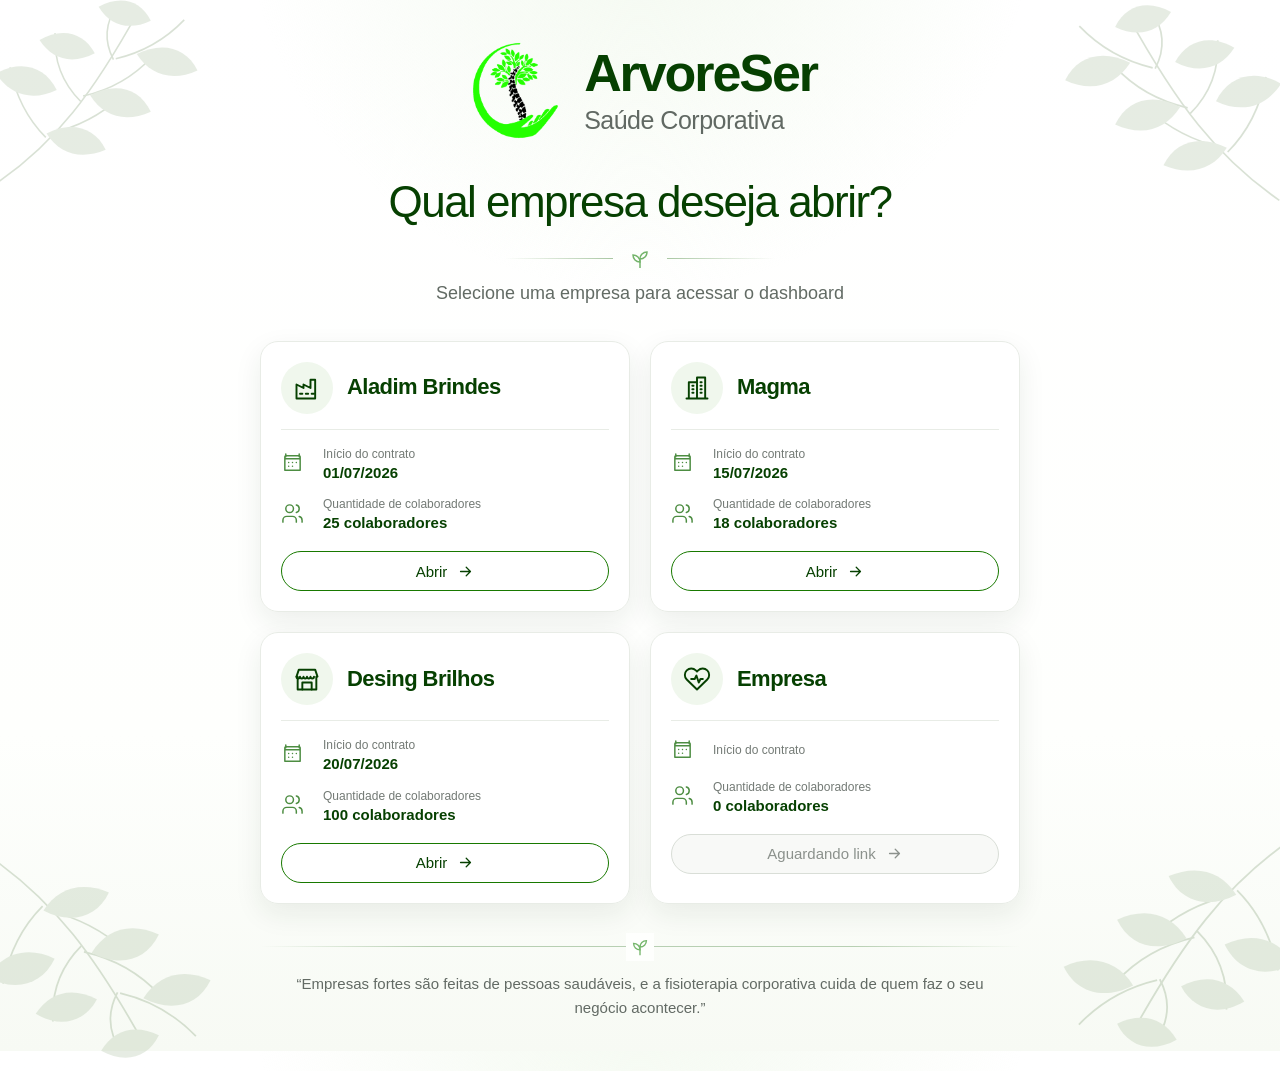
==== index.html @ 82741d94 "Add files via upload" ====
<!DOCTYPE html>
<html lang="pt-BR">
<head>
  <meta charset="UTF-8">
  <meta name="viewport" content="width=device-width, initial-scale=1.0">
  <title>ArvoreSer | Saúde Corporativa</title>

  <style>
    :root {
      --green-dark:#064001;
      --green:#187900;
      --green-soft:#F0F7ED;
      --text:#2A332C;
      --muted:#6C746E;
      --line:#E8ECE6;
      --white:#FFFFFF;
      --shadow:0 10px 28px rgba(22,49,22,.08);
      --shadow-hover:0 18px 40px rgba(23,250,3,.12), 0 10px 24px rgba(6,64,1,.09);
    }

    * { box-sizing:border-box; }

    body {
      margin:0;
      min-height:100vh;
      font-family:"Segoe UI", Arial, sans-serif;
      color:var(--text);
      background:
        radial-gradient(circle at 50% -10%, rgba(238,247,233,.72), transparent 30%),
        linear-gradient(180deg,#FFFFFF 0%,#FEFFFD 70%,#F7FAF4 100%);
      overflow-x:hidden;
    }

    .page {
      position:relative;
      min-height:100vh;
      isolation:isolate;
    }

    .botanical {
      position:absolute;
      z-index:-1;
      pointer-events:none;
      opacity:.34;
    }

    .botanical.top-left {
      width:280px;
      top:-12px;
      left:-18px;
    }

    .botanical.top-right {
      width:300px;
      top:-8px;
      right:-16px;
      transform:scaleX(-1);
    }

    .botanical.bottom-left {
      width:310px;
      bottom:-20px;
      left:-28px;
      transform:scaleY(-1);
    }

    .botanical.bottom-right {
      width:320px;
      bottom:-10px;
      right:-30px;
      transform:scale(-1);
    }

    .shell {
      width:min(980px,calc(100% - 34px));
      margin:0 auto;
      padding:38px 0 30px;
    }

    .brand {
      display:flex;
      align-items:center;
      justify-content:center;
      gap:16px;
      margin-bottom:34px;
    }

    .logo {
      width:105px;
      height:105px;
      object-fit:contain;
      display:block;
    }

    .brand-copy {
      text-align:left;
    }

    .brand-name {
      margin:0;
      color:var(--green-dark);
      font-size:52px;
      line-height:1;
      font-weight:650;
      letter-spacing:-.04em;
    }

    .brand-subtitle {
      margin-top:7px;
      color:#616963;
      font-size:25px;
      font-weight:300;
      letter-spacing:-.02em;
    }

    .hero {
      text-align:center;
      margin-bottom:34px;
    }

    .hero h1 {
      margin:0;
      color:var(--green-dark);
      font-size:44px;
      line-height:1.15;
      font-weight:400;
      letter-spacing:-.035em;
    }

    .ornament {
      position:relative;
      width:270px;
      height:20px;
      margin:20px auto 12px;
    }

    .ornament::before,
    .ornament::after {
      content:"";
      position:absolute;
      top:50%;
      width:108px;
      height:1px;
      background:linear-gradient(90deg,transparent,#A9C7A3);
    }

    .ornament::before {
      left:0;
    }

    .ornament::after {
      right:0;
      transform:scaleX(-1);
    }

    .ornament svg {
      width:24px;
      height:24px;
      stroke:#74B46B;
      fill:none;
      stroke-width:1.5;
    }

    .hero p {
      margin:0;
      color:#626B64;
      font-size:18px;
      line-height:1.5;
      font-weight:300;
    }

    .grid {
      display:grid;
      grid-template-columns:repeat(2,minmax(0,1fr));
      gap:20px;
      width:min(760px,100%);
      margin:0 auto;
    }

    .card {
      background:rgba(255,255,255,.97);
      border:1px solid var(--line);
      border-radius:18px;
      padding:20px;
      min-height:242px;
      box-shadow:var(--shadow);
      transition:transform .24s ease,border-color .24s ease,box-shadow .24s ease;
    }

    .card:hover {
      transform:translateY(-5px);
      border-color:#B7D8B1;
      box-shadow:var(--shadow-hover);
    }

    .card-head {
      display:flex;
      align-items:center;
      gap:14px;
      padding-bottom:15px;
      border-bottom:1px solid var(--line);
    }

    .company-icon {
      width:52px;
      height:52px;
      flex:0 0 52px;
      border-radius:50%;
      display:grid;
      place-items:center;
      background:var(--green-soft);
      color:var(--green-dark);
    }

    .company-icon svg {
      width:28px;
      height:28px;
      stroke:currentColor;
      fill:none;
      stroke-width:1.65;
      stroke-linecap:round;
      stroke-linejoin:round;
    }

    .company-name {
      color:var(--green-dark);
      font-size:22px;
      line-height:1.2;
      font-weight:600;
      letter-spacing:-.025em;
    }

    .details {
      display:grid;
      gap:15px;
      padding:17px 0 18px;
    }

    .detail {
      display:grid;
      grid-template-columns:32px 1fr;
      gap:10px;
      align-items:center;
    }

    .detail-icon {
      color:#4D8D42;
    }

    .detail-icon svg {
      width:23px;
      height:23px;
      stroke:currentColor;
      fill:none;
      stroke-width:1.55;
      stroke-linecap:round;
      stroke-linejoin:round;
    }

    .label {
      color:#737A75;
      font-size:12px;
      line-height:1.25;
      margin-bottom:2px;
      font-weight:400;
    }

    .value {
      color:var(--green-dark);
      font-size:15px;
      line-height:1.25;
      font-weight:600;
    }

    .open {
      width:100%;
      min-height:40px;
      border:1px solid var(--green);
      border-radius:999px;
      background:#fff;
      color:var(--green-dark);
      display:flex;
      align-items:center;
      justify-content:center;
      gap:10px;
      text-decoration:none;
      font-size:15px;
      font-weight:500;
      transition:background .2s,color .2s,transform .2s;
    }

    .open svg {
      width:17px;
      height:17px;
      stroke:currentColor;
      fill:none;
      stroke-width:1.8;
      stroke-linecap:round;
      stroke-linejoin:round;
    }

    .open:hover {
      background:var(--green-dark);
      color:#fff;
      transform:translateY(-1px);
    }

    .open.disabled {
      pointer-events:none;
      color:#8B918C;
      border-color:#D9DED7;
      background:#F8F9F7;
    }

    .quote {
      position:relative;
      width:min(760px,100%);
      margin:42px auto 0;
      padding:26px 20px 0;
      text-align:center;
    }

    .quote::before {
      content:"";
      position:absolute;
      left:0;
      right:0;
      top:0;
      height:1px;
      background:linear-gradient(90deg,transparent,#B7CFB2 22%,#B7CFB2 78%,transparent);
    }

    .quote-leaf {
      position:absolute;
      top:-13px;
      left:50%;
      transform:translateX(-50%);
      width:28px;
      height:28px;
      padding:3px;
      background:#FEFFFD;
    }

    .quote-leaf svg {
      width:100%;
      height:100%;
      stroke:#76B76D;
      fill:none;
      stroke-width:1.5;
    }

    .quote p {
      margin:0;
      color:#626A64;
      font-size:15px;
      line-height:1.65;
      font-weight:300;
    }

    @media(max-width:760px) {
      .shell {
        padding-top:26px;
      }

      .brand {
        gap:12px;
      }

      .logo {
        width:82px;
        height:82px;
      }

      .brand-name {
        font-size:40px;
      }

      .brand-subtitle {
        font-size:20px;
      }

      .hero h1 {
        font-size:35px;
      }

      .grid {
        grid-template-columns:1fr;
        max-width:480px;
      }

      .card {
        min-height:auto;
      }

      .botanical {
        opacity:.22;
      }
    }

    @media(max-width:500px) {
      .shell {
        width:min(100% - 22px,980px);
      }

      .brand {
        flex-direction:column;
        text-align:center;
      }

      .brand-copy {
        text-align:center;
      }

      .logo {
        width:92px;
        height:92px;
      }

      .botanical {
        display:none;
      }
    }
  </style>
</head>

<body>
  <div class="page">

    <svg class="botanical top-left" viewBox="0 0 360 270" aria-hidden="true">
      <g fill="none" stroke="#91AA86" stroke-width="2">
        <path d="M20 250C95 198 143 135 202 28"/>
        <path d="M82 192C58 168 43 138 36 102"/>
        <path d="M127 146C103 122 92 91 94 58"/>
        <path d="M169 92C157 69 158 45 174 22"/>
        <path d="M88 187C122 179 152 164 177 141"/>
        <path d="M130 139C165 131 195 114 218 89"/>
        <path d="M172 91C206 83 236 66 260 41"/>
      </g>
      <g fill="#B7C9AE">
        <path d="M18 110C49 92 81 100 96 131C65 146 36 138 18 110Z"/>
        <path d="M74 67C102 50 131 57 145 84C116 99 90 92 74 67Z"/>
        <path d="M150 24C177 9 204 15 217 42C190 55 165 49 150 24Z"/>
        <path d="M83 187C113 171 145 178 159 208C128 221 100 214 83 187Z"/>
        <path d="M139 138C171 121 202 128 217 159C184 174 156 165 139 138Z"/>
        <path d="M199 85C230 69 262 75 277 106C245 121 216 112 199 85Z"/>
      </g>
    </svg>

    <svg class="botanical top-right" viewBox="0 0 360 270" aria-hidden="true">
      <g fill="none" stroke="#91AA86" stroke-width="2">
        <path d="M20 250C95 198 143 135 202 28"/>
        <path d="M82 192C58 168 43 138 36 102"/>
        <path d="M127 146C103 122 92 91 94 58"/>
        <path d="M169 92C157 69 158 45 174 22"/>
        <path d="M88 187C122 179 152 164 177 141"/>
        <path d="M130 139C165 131 195 114 218 89"/>
        <path d="M172 91C206 83 236 66 260 41"/>
      </g>
      <g fill="#B7C9AE">
        <path d="M18 110C49 92 81 100 96 131C65 146 36 138 18 110Z"/>
        <path d="M74 67C102 50 131 57 145 84C116 99 90 92 74 67Z"/>
        <path d="M150 24C177 9 204 15 217 42C190 55 165 49 150 24Z"/>
        <path d="M83 187C113 171 145 178 159 208C128 221 100 214 83 187Z"/>
        <path d="M139 138C171 121 202 128 217 159C184 174 156 165 139 138Z"/>
        <path d="M199 85C230 69 262 75 277 106C245 121 216 112 199 85Z"/>
      </g>
    </svg>

    <svg class="botanical bottom-left" viewBox="0 0 360 270" aria-hidden="true">
      <g fill="none" stroke="#91AA86" stroke-width="2">
        <path d="M20 250C95 198 143 135 202 28"/>
        <path d="M82 192C58 168 43 138 36 102"/>
        <path d="M127 146C103 122 92 91 94 58"/>
        <path d="M169 92C157 69 158 45 174 22"/>
        <path d="M88 187C122 179 152 164 177 141"/>
        <path d="M130 139C165 131 195 114 218 89"/>
        <path d="M172 91C206 83 236 66 260 41"/>
      </g>
      <g fill="#B7C9AE">
        <path d="M18 110C49 92 81 100 96 131C65 146 36 138 18 110Z"/>
        <path d="M74 67C102 50 131 57 145 84C116 99 90 92 74 67Z"/>
        <path d="M150 24C177 9 204 15 217 42C190 55 165 49 150 24Z"/>
        <path d="M83 187C113 171 145 178 159 208C128 221 100 214 83 187Z"/>
        <path d="M139 138C171 121 202 128 217 159C184 174 156 165 139 138Z"/>
        <path d="M199 85C230 69 262 75 277 106C245 121 216 112 199 85Z"/>
      </g>
    </svg>

    <svg class="botanical bottom-right" viewBox="0 0 360 270" aria-hidden="true">
      <g fill="none" stroke="#91AA86" stroke-width="2">
        <path d="M20 250C95 198 143 135 202 28"/>
        <path d="M82 192C58 168 43 138 36 102"/>
        <path d="M127 146C103 122 92 91 94 58"/>
        <path d="M169 92C157 69 158 45 174 22"/>
        <path d="M88 187C122 179 152 164 177 141"/>
        <path d="M130 139C165 131 195 114 218 89"/>
        <path d="M172 91C206 83 236 66 260 41"/>
      </g>
      <g fill="#B7C9AE">
        <path d="M18 110C49 92 81 100 96 131C65 146 36 138 18 110Z"/>
        <path d="M74 67C102 50 131 57 145 84C116 99 90 92 74 67Z"/>
        <path d="M150 24C177 9 204 15 217 42C190 55 165 49 150 24Z"/>
        <path d="M83 187C113 171 145 178 159 208C128 221 100 214 83 187Z"/>
        <path d="M139 138C171 121 202 128 217 159C184 174 156 165 139 138Z"/>
        <path d="M199 85C230 69 262 75 277 106C245 121 216 112 199 85Z"/>
      </g>
    </svg>

    <div class="shell">
      <header class="brand">
        <img class="logo" src="logo-arvoreser.png" alt="Logo ArvoreSer">
        <div class="brand-copy">
          <h2 class="brand-name">ArvoreSer</h2>
          <div class="brand-subtitle">Saúde Corporativa</div>
        </div>
      </header>

      <section class="hero">
        <h1>Qual empresa deseja abrir?</h1>

        <div class="ornament">
          <svg viewBox="0 0 24 24" aria-hidden="true">
            <path d="M12 20V10"/>
            <path d="M12 14C8 14 5 11 5 7C9 7 12 10 12 14Z"/>
            <path d="M12 11C12 7 15 4 19 4C19 8 16 11 12 11Z"/>
          </svg>
        </div>

        <p>Selecione uma empresa para acessar o dashboard</p>
      </section>

      <section class="grid" id="companies"></section>

      <section class="quote">
        <div class="quote-leaf">
          <svg viewBox="0 0 24 24" aria-hidden="true">
            <path d="M12 21V10"/>
            <path d="M12 15C8 15 5 12 5 8C9 8 12 11 12 15Z"/>
            <path d="M12 12C12 8 15 5 19 5C19 9 16 12 12 12Z"/>
          </svg>
        </div>

        <p>“Empresas fortes são feitas de pessoas saudáveis, e a fisioterapia corporativa cuida de quem faz o seu negócio acontecer.”</p>
      </section>
    </div>
  </div>

  <script>
    const ICONS = {
      factory: `
        <svg viewBox="0 0 24 24"><path d="M3 21V9l6 3V9l6 3V5h4v16Z"/><path d="M6 17h2M11 17h2M16 17h2"/></svg>`,
      building: `
        <svg viewBox="0 0 24 24"><path d="M5 21V7h7v14M12 21V3h7v18M3 21h18"/><path d="M8 10h1M8 13h1M8 16h1M15 7h1M15 10h1M15 13h1M15 16h1"/></svg>`,
      store: `
        <svg viewBox="0 0 24 24"><path d="M4 10v11h16V10"/><path d="M3 10l2-6h14l2 6"/><path d="M3 10c0 2 3 2 3 0 0 2 3 2 3 0 0 2 3 2 3 0 0 2 3 2 3 0 0 2 3 2 3 0"/><path d="M8 21v-6h8v6"/></svg>`,
      heart: `
        <svg viewBox="0 0 24 24"><path d="M20.8 4.6a5.5 5.5 0 0 0-7.8 0L12 5.6l-1-1a5.5 5.5 0 0 0-7.8 7.8L12 21l8.8-8.6a5.5 5.5 0 0 0 0-7.8Z"/><path d="M7 12h3l1.5-3 2 6 1.5-3h2"/></svg>`,
      calendar: `
        <svg viewBox="0 0 24 24"><path d="M5 3v3M19 3v3M4 8h16M5 5h14a1 1 0 0 1 1 1v14H4V6a1 1 0 0 1 1-1Z"/><path d="M8 12h.01M12 12h.01M16 12h.01M8 16h.01M12 16h.01"/></svg>`,
      users: `
        <svg viewBox="0 0 24 24"><path d="M16 21v-2a4 4 0 0 0-4-4H6a4 4 0 0 0-4 4v2"/><circle cx="9" cy="7" r="4"/><path d="M22 21v-2a4 4 0 0 0-3-3.87M16 3.13a4 4 0 0 1 0 7.75"/></svg>`,
      arrow: `
        <svg viewBox="0 0 24 24"><path d="M5 12h14M13 6l6 6-6 6"/></svg>`
    };

    const empresas = [
  {
    nome: "Aladim Brindes",
    inicio: "01/07/2026",
    colaboradores: 25,
    icone: "factory",
    url: "https://script.google.com/macros/s/AKfycbyUwoVk6qh707IFuTfX-onF4Igt19G3D_j5DrAwL1AQ3Zj4OoVI6mVTGJHW0tePM0Iz/exec"
  },
  {
    nome: "Magma",
    inicio: "15/07/2026",
    colaboradores: 18,
    icone: "building",
    url: "https://script.google.com/macros/s/AKfycbzHeDcvltzfaxrn7lp6UFnpW0rSv5u3vMDrFOB5urU3C8SJPX1lTnZ1BCmENpFvqwl3Ww/exec"
  },
  {
    nome: "Desing Brilhos",
    inicio: "20/07/2026",
    colaboradores: 100,
    icone: "store",
    url: "https://script.google.com/macros/s/AKfycbxAsGZhHSfLawpgmUBmeY2P9WEoEY8lF6hB0IQQz9o-P7ES2O04QSL1UMEB5OxLVtABnw/exec"
  },
  {
    nome: "Empresa",
    inicio: "",
    colaboradores: 0,
    icone: "heart",
    url: ""
  }
];

    document.getElementById("companies").innerHTML = empresas.map(empresa => {
      const ativo = Boolean(empresa.url && empresa.url.trim());

      return `
        <article class="card">
          <div class="card-head">
            <div class="company-icon">${ICONS[empresa.icone]}</div>
            <div class="company-name">${empresa.nome}</div>
          </div>

          <div class="details">
            <div class="detail">
              <div class="detail-icon">${ICONS.calendar}</div>
              <div>
                <div class="label">Início do contrato</div>
                <div class="value">${empresa.inicio}</div>
              </div>
            </div>

            <div class="detail">
              <div class="detail-icon">${ICONS.users}</div>
              <div>
                <div class="label">Quantidade de colaboradores</div>
                <div class="value">${empresa.colaboradores} colaboradores</div>
              </div>
            </div>
          </div>

          <a class="open ${ativo ? "" : "disabled"}"
             href="${ativo ? empresa.url : "#"}"
             target="_blank"
             rel="noopener noreferrer">
            <span>${ativo ? "Abrir" : "Aguardando link"}</span>
            ${ICONS.arrow}
          </a>
        </article>
      `;
    }).join("");
  </script>
</body>
</html>
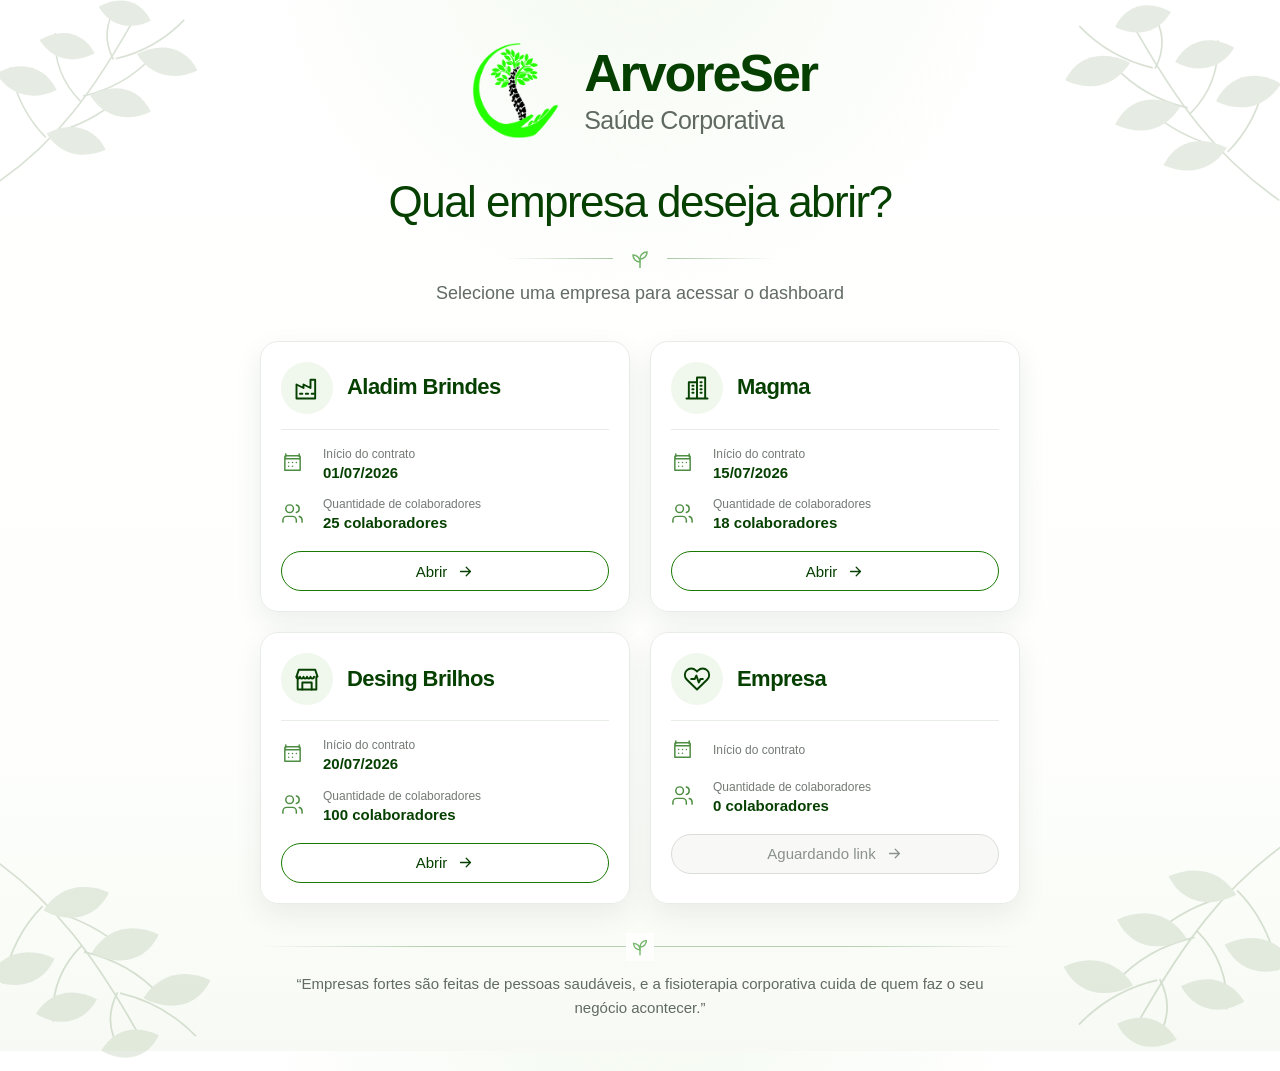
==== commit 2de392f6: "v1.0.0 - Base estável do Portal ArvoreSer Primeira versão estável do Portal ArvoreSer.  ✔ Dashboar" ====
--- a/index.html
+++ b/index.html
@@ -508,7 +508,7 @@
 
     <div class="shell">
       <header class="brand">
-        <img class="logo" src="logo-arvoreser.png" alt="Logo ArvoreSer">
+        <img class="logo" src="[data-uri]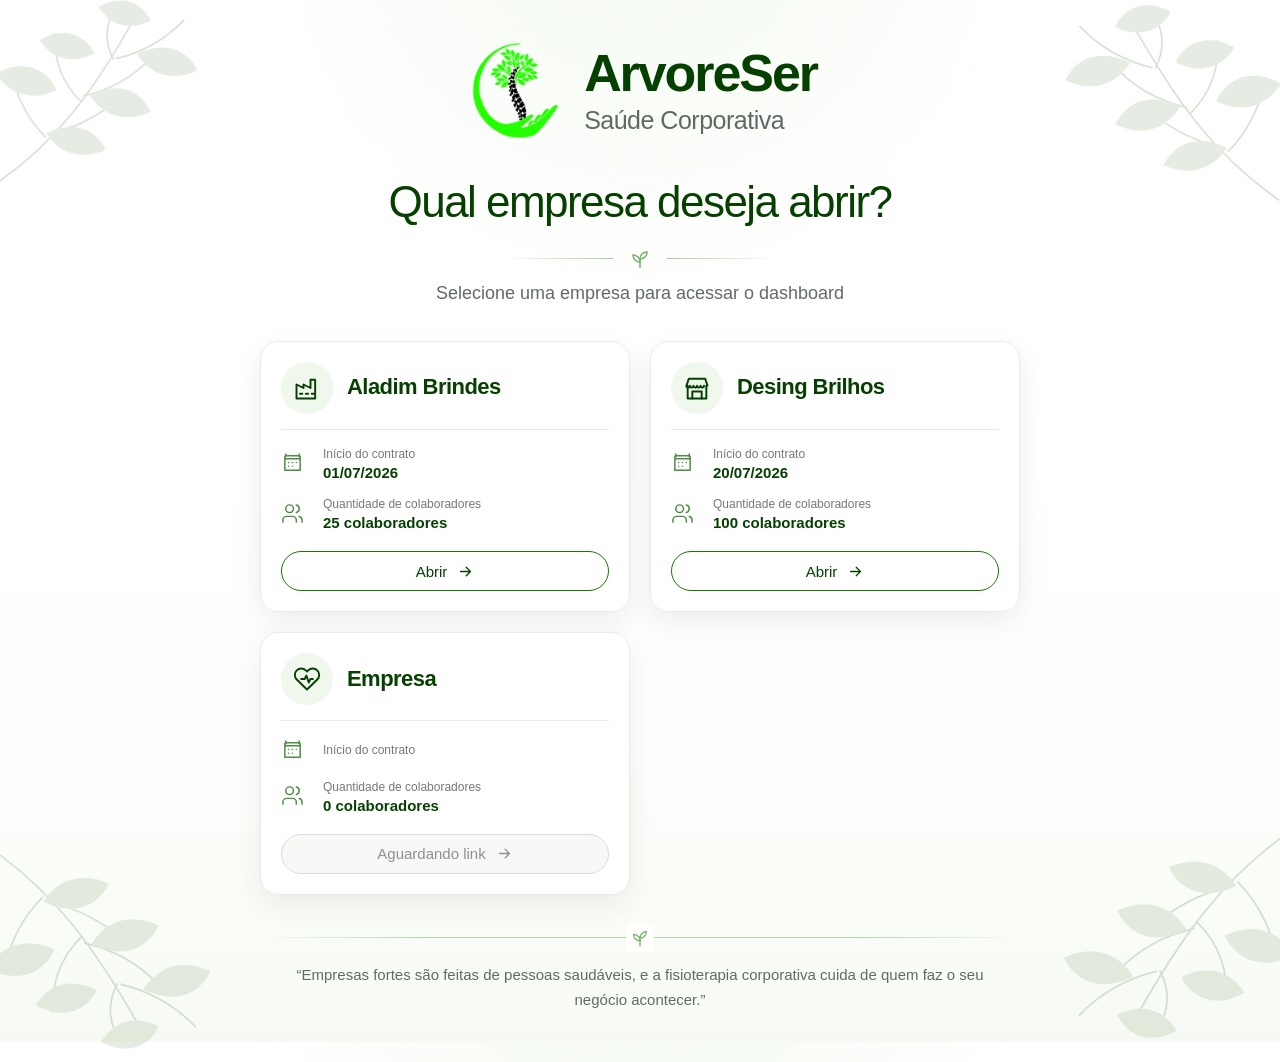
==== commit b275a91e: "index.html" ====
--- a/index.html
+++ b/index.html
@@ -571,19 +571,12 @@
     icone: "factory",
     url: "dashboard/index.html?empresa=aladim"
   },
-  {
-    nome: "Magma",
-    inicio: "15/07/2026",
-    colaboradores: 18,
-    icone: "building",
-    url: "https://script.google.com/macros/s/AKfycbzHeDcvltzfaxrn7lp6UFnpW0rSv5u3vMDrFOB5urU3C8SJPX1lTnZ1BCmENpFvqwl3Ww/exec"
-  },
-  {
+    {
     nome: "Desing Brilhos",
     inicio: "20/07/2026",
     colaboradores: 100,
     icone: "store",
-    url: "https://script.google.com/macros/s/AKfycbxAsGZhHSfLawpgmUBmeY2P9WEoEY8lF6hB0IQQz9o-P7ES2O04QSL1UMEB5OxLVtABnw/exec"
+    url: "dashboard/index.html?empresa=desing"
   },
   {
     nome: "Empresa",
@@ -623,15 +616,16 @@
           </div>
 
           <a class="open ${ativo ? "" : "disabled"}"
-             href="${ativo ? empresa.url : "#"}"
-             target="_blank"
-             rel="noopener noreferrer">
-            <span>${ativo ? "Abrir" : "Aguardando link"}</span>
-            ${ICONS.arrow}
-          </a>
+   href="${ativo ? empresa.url : "#"}"
+   data-url="${empresa.url}"
+   data-portal-login="true">
+    <span>${ativo ? "Abrir" : "Aguardando link"}</span>
+    ${ICONS.arrow}
+</a>
         </article>
       `;
     }).join("");
   </script>
+  <script src="dashboard/js/login.js"></script>
 </body>
 </html>
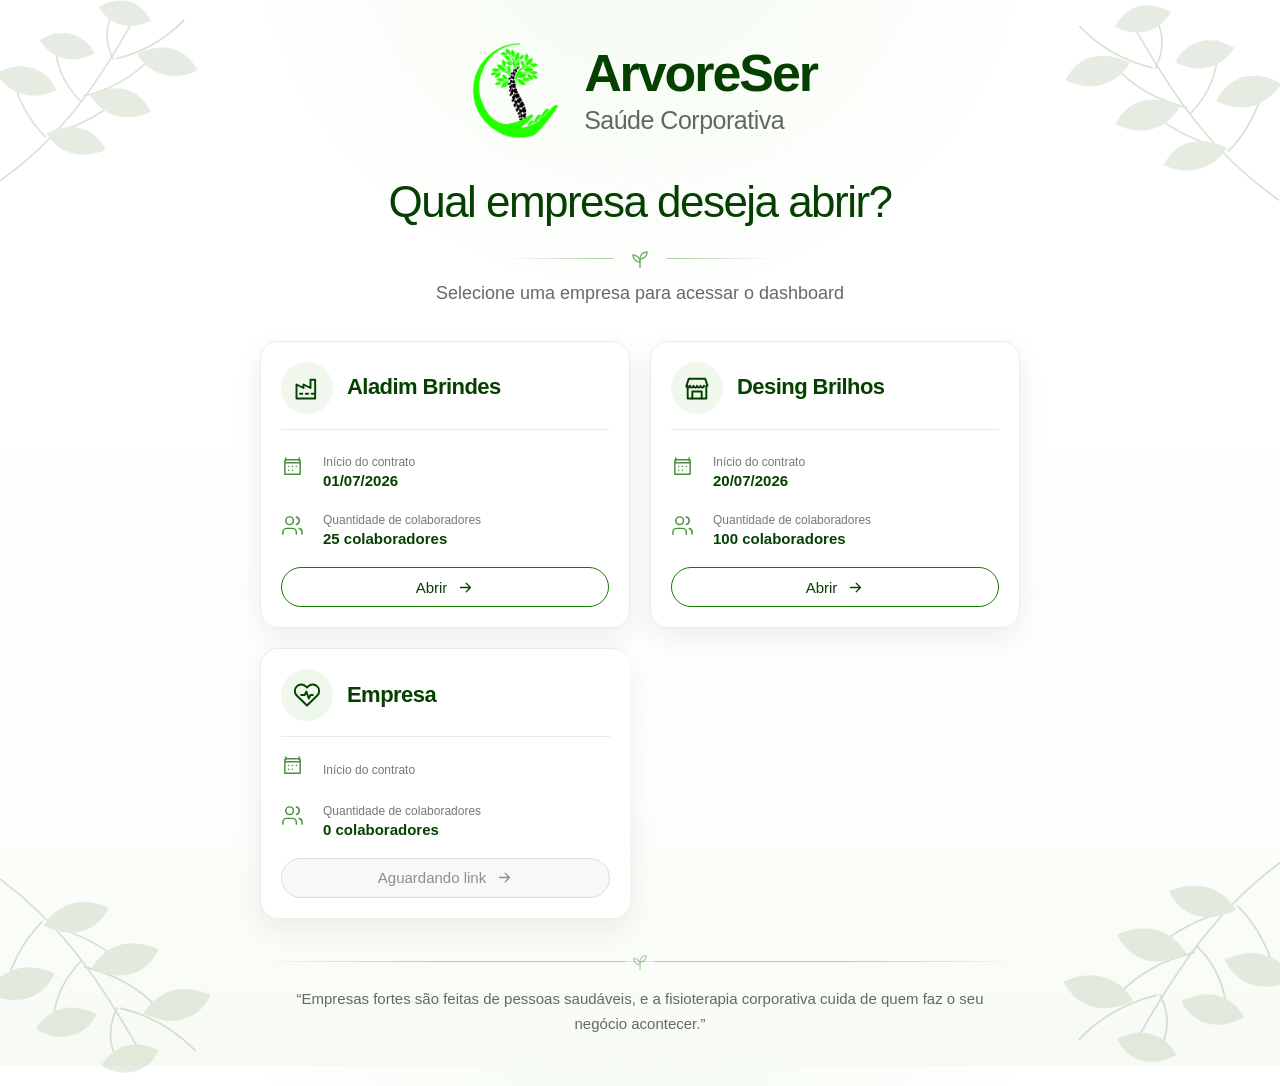
==== commit b9f5dd96: "index.html" ====
--- a/index.html
+++ b/index.html
@@ -3,6 +3,7 @@
 <head>
   <meta charset="UTF-8">
   <meta name="viewport" content="width=device-width, initial-scale=1.0">
+  <link rel="stylesheet" href="dashboard/css/dashboard.css">
   <title>ArvoreSer | Saúde Corporativa</title>
 
   <style>
--- a/dashboard/css/dashboard.css
+++ b/dashboard/css/dashboard.css
@@ -0,0 +1,2731 @@
+:root {
+  --green-dark:#064001;
+  --green:#187900;
+  --orange:#FD3105;
+  --bg:#F7FBF5;
+  --text:#172015;
+  --muted:#66735F;
+  --line:#DDE8DA;
+  --shadow:0 14px 38px rgba(6,64,1,.10);
+}
+* { box-sizing:border-box; }
+body {
+  margin:0;
+  font-family: Quicksand, Arial, sans-serif;
+  background:linear-gradient(135deg,#F8FFF5,#EEF9EA);
+  color:var(--text);
+}
+.app {
+  display:grid;
+  grid-template-columns:330px 1fr;
+  min-height:100vh;
+}
+.sidebar {
+  background:rgba(255,255,255,.92);
+  border-right:1px solid var(--line);
+  padding:22px;
+  position:sticky;
+  top:0;
+  height:100vh;
+  overflow:auto;
+}
+.brand {
+  font-size:22px;
+  line-height:1.1;
+  font-weight:800;
+  color:var(--green-dark);
+}
+.subtitle {
+  color:var(--muted);
+  font-size:13px;
+  margin:6px 0 14px;
+}
+.sync {
+  background:#F8FCF6;
+  border:1px solid var(--line);
+  border-radius:16px;
+  padding:12px;
+  font-size:12px;
+  color:var(--muted);
+  margin:14px 0;
+}
+.tabs{display:grid;grid-template-columns:repeat(2,1fr);gap:8px;margin:14px 0 18px}
+.tab {
+  flex:1;
+  border:1px solid var(--line);
+  border-radius:14px;
+  padding:10px;
+  background:white;
+  color:var(--green-dark);
+  font-weight:800;
+  cursor:pointer;
+}
+.tab.active {
+  background:var(--green-dark);
+  color:white;
+}
+.side-title {
+  font-size:12px;
+  text-transform:uppercase;
+  letter-spacing:.08em;
+  color:var(--muted);
+  font-weight:800;
+  margin:18px 0 10px;
+}
+.list {
+  display:flex;
+  flex-direction:column;
+  gap:8px;
+}
+.person {
+  padding:12px;
+  border:1px solid var(--line);
+  border-radius:16px;
+  background:white;
+  cursor:pointer;
+  font-weight:700;
+  font-size:14px;
+}
+.person:hover, .person.active {
+  border-color:var(--green);
+  box-shadow:0 8px 18px rgba(24,121,0,.12);
+}
+.main {
+  padding:28px;
+  overflow:auto;
+}
+.topbar {
+  display:flex;
+  justify-content:space-between;
+  align-items:flex-start;
+  gap:20px;
+  margin-bottom:18px;
+}
+h1 {
+  margin:0;
+  color:var(--green-dark);
+  font-size:30px;
+}
+h2 {
+  color:var(--green-dark);
+  margin:24px 0 12px;
+  font-size:20px;
+}
+h3 {
+  color:var(--green-dark);
+  margin:0 0 10px;
+  font-size:16px;
+}
+.note {
+  color:var(--muted);
+  font-size:14px;
+  margin-top:4px;
+}
+.cards {
+  display:grid;
+  grid-template-columns:repeat(3,minmax(160px,1fr));
+  gap:14px;
+  margin:18px 0;
+}
+.card {
+  background:white;
+  border:1px solid var(--line);
+  border-radius:22px;
+  padding:18px;
+  box-shadow:var(--shadow);
+}
+.metric {
+  font-size:30px;
+  font-weight:800;
+  color:var(--green-dark);
+  line-height:1;
+}
+.label {
+  font-size:13px;
+  color:var(--muted);
+  margin-top:8px;
+}
+.summary-card .label {
+  margin-top:0;
+  margin-bottom:10px;
+  font-size:13px;
+}
+.summary-card .metric {
+  font-size:24px;
+  line-height:1.15;
+}
+.grid {
+  display:grid;
+  grid-template-columns:1fr 1fr;
+  gap:16px;
+}
+.full { grid-column:1 / -1; }
+.section {
+  background:white;
+  border:1px solid var(--line);
+  border-radius:24px;
+  padding:20px;
+  box-shadow:var(--shadow);
+  margin-bottom:16px;
+}
+.info-grid {
+  display:grid;
+  grid-template-columns:repeat(3,1fr);
+  gap:12px;
+}
+.info {
+  background:#F8FCF6;
+  border:1px solid var(--line);
+  border-radius:16px;
+  padding:12px;
+}
+.k {
+  font-size:12px;
+  color:var(--muted);
+  margin-bottom:5px;
+}
+.v {
+  font-weight:700;
+  white-space:pre-wrap;
+  font-size:15px;
+  line-height:1.38;
+}
+
+/* Avaliação inicial reorganizada */
+.assessment-layout {
+  display:grid;
+  grid-template-columns:1fr;
+  gap:16px;
+}
+.assessment-group {
+  border-radius:20px;
+  padding:16px;
+  border:1px solid var(--line);
+}
+.assessment-group.dor { background:#FFF4F1; border-color:#FFD8CF; }
+.assessment-group.rotina { background:#FFF9E9; border-color:#F3E2A9; }
+.assessment-group.habitos { background:#F2FAEF; border-color:#CFE8C8; }
+.assessment-group.pausas { background:#F1F7FD; border-color:#CFE0F1; }
+
+.assessment-group-title {
+  display:flex;
+  align-items:center;
+  gap:8px;
+  margin:0 0 12px;
+  color:var(--green-dark);
+  font-size:16px;
+  font-weight:800;
+}
+.assessment-group-title .group-icon {
+  width:28px;
+  height:28px;
+  border-radius:9px;
+  display:inline-flex;
+  align-items:center;
+  justify-content:center;
+  background:rgba(255,255,255,.76);
+  font-size:14px;
+}
+.assessment-grid {
+  display:grid;
+  grid-template-columns:repeat(3,minmax(0,1fr));
+  gap:10px;
+}
+.assessment-item {
+  background:rgba(255,255,255,.78);
+  border:1px solid rgba(6,64,1,.10);
+  border-radius:15px;
+  padding:11px 12px;
+  min-height:74px;
+}
+.assessment-item.wide { grid-column:span 2; }
+.assessment-item .k {
+  font-size:11px;
+  color:#6C7768;
+  margin-bottom:5px;
+  font-weight:700;
+}
+.assessment-item .v {
+  font-size:14px;
+  font-weight:600;
+  line-height:1.35;
+  color:#1D281B;
+}
+.assessment-item.important .v {
+  font-weight:800;
+  color:var(--green-dark);
+}
+@media (max-width:1050px) {
+  .assessment-grid { grid-template-columns:repeat(2,minmax(0,1fr)); }
+}
+@media (max-width:720px) {
+  .assessment-grid { grid-template-columns:1fr; }
+  .assessment-item.wide { grid-column:span 1; }
+}
+.badge {
+  display:inline-flex;
+  border-radius:999px;
+  padding:7px 11px;
+  font-weight:800;
+  font-size:13px;
+}
+.badge.ok { background:#EAF8E7; color:#187900; }
+.badge.dor { background:#FFE6DF; color:#B5280C; }
+.chartbox { height:310px; }
+.click-hint, .small {
+  font-size:12px;
+  color:var(--muted);
+  margin-top:8px;
+}
+.table-wrap {
+  overflow:auto;
+  border:1px solid var(--line);
+  border-radius:18px;
+  background:white;
+}
+table {
+  width:100%;
+  border-collapse:collapse;
+  font-size:13px;
+}
+th,td {
+  padding:11px 12px;
+  border-bottom:1px solid #ECF2EA;
+  text-align:left;
+  vertical-align:top;
+}
+th {
+  background:#F0F8ED;
+  color:var(--green-dark);
+  font-size:12px;
+  text-transform:uppercase;
+  letter-spacing:.03em;
+}
+.hidden { display:none !important; }
+#detailPanel {
+  display:none;
+  position:fixed;
+  right:22px;
+  top:22px;
+  width:min(520px,calc(100vw - 44px));
+  max-height:calc(100vh - 44px);
+  overflow:auto;
+  background:white;
+  border:1px solid var(--line);
+  box-shadow:0 25px 60px rgba(6,64,1,.20);
+  border-radius:26px;
+  padding:22px;
+  z-index:10;
+}
+.close {
+  float:right;
+  border:0;
+  background:#F2F8EF;
+  border-radius:999px;
+  padding:8px 12px;
+  cursor:pointer;
+  color:var(--green-dark);
+  font-weight:800;
+}
+.mini-list {
+  display:flex;
+  flex-direction:column;
+  gap:8px;
+  margin-top:10px;
+}
+.mini-item {
+  border:1px solid var(--line);
+  background:#FAFFF8;
+  border-radius:14px;
+  padding:10px;
+  cursor:pointer;
+}
+.youtube-box {
+  display:grid;
+  grid-template-columns:1fr auto;
+  gap:10px;
+  align-items:center;
+}
+.youtube-box input {
+  padding:12px 14px;
+  border:1px solid var(--line);
+  border-radius:14px;
+  font-size:14px;
+}
+.youtube-box button, .save-btn {
+  border:0;
+  border-radius:14px;
+  padding:12px 16px;
+  background:var(--green-dark);
+  color:white;
+  font-weight:800;
+  cursor:pointer;
+}
+.youtube-saved {
+  display:flex;
+  flex-direction:column;
+  align-items:flex-start;
+  gap:10px;
+}
+.youtube-link {
+  font-weight:800;
+  color:var(--orange);
+  text-decoration:none;
+}
+.delete-link {
+  border:0;
+  background:transparent;
+  color:#B5280C;
+  font-weight:800;
+  cursor:pointer;
+  padding:0;
+  font-size:14px;
+}
+.obs-textarea {
+  width:100%;
+  min-height:160px;
+  border:1px solid var(--line);
+  border-radius:18px;
+  padding:14px;
+  font-family:inherit;
+  font-size:15px;
+  line-height:1.5;
+  resize:vertical;
+  background:#FFFDF8;
+}
+.obs-actions {
+  display:flex;
+  gap:10px;
+  align-items:center;
+  margin-top:10px;
+  flex-wrap:wrap;
+}
+.save-status {
+  font-size:13px;
+  color:var(--green-dark);
+  font-weight:800;
+}
+@media(max-width:980px) {
+  .app { grid-template-columns:1fr; }
+  .sidebar { position:relative; height:auto; }
+  .cards { grid-template-columns:repeat(2,1fr); }
+  .grid { grid-template-columns:1fr; }
+  .info-grid { grid-template-columns:1fr; }
+  .youtube-box { grid-template-columns:1fr; }
+}
+
+.obs-history{margin-top:18px;display:flex;flex-direction:column;gap:10px}
+.obs-item{background:#F8FCF6;border:1px solid var(--line);border-radius:16px;padding:12px}
+.obs-meta{font-size:12px;color:var(--muted);font-weight:800;margin-bottom:6px}
+.obs-text{font-size:14px;line-height:1.45;white-space:pre-wrap}
+
+
+.library-controls{display:grid;grid-template-columns:1fr 1fr;gap:12px;margin:16px 0}
+.library-controls select{padding:12px 14px;border:1px solid var(--line);border-radius:14px;font-family:inherit;font-size:14px;background:white}
+.exercise-grid{display:grid;grid-template-columns:repeat(2,minmax(240px,1fr));gap:14px}
+.exercise-card{background:#F8FCF6;border:1px solid var(--line);border-radius:18px;padding:16px;box-shadow:0 8px 22px rgba(6,64,1,.06)}
+.exercise-title{font-weight:800;color:var(--green-dark);font-size:17px;margin-bottom:6px}
+.exercise-region{font-size:13px;color:var(--muted);font-weight:800;margin-bottom:10px}
+.exercise-desc{font-size:14px;line-height:1.45;white-space:pre-wrap;margin-bottom:12px}
+.exercise-link{display:inline-flex;align-items:center;gap:6px;text-decoration:none;color:var(--orange);font-weight:800;font-size:14px}
+.empty-library{background:#F8FCF6;border:1px dashed var(--line);border-radius:18px;padding:18px;color:var(--muted);font-weight:700}
+@media(max-width:980px){.library-controls{grid-template-columns:1fr}.exercise-grid{grid-template-columns:1fr}}
+
+
+.sector-panel{display:grid;grid-template-columns:repeat(5,minmax(120px,1fr));gap:12px;margin:14px 0 18px}
+.sector-metric{background:#F8FCF6;border:1px solid var(--line);border-radius:16px;padding:14px}
+.sector-metric .n{font-size:24px;font-weight:800;color:var(--green-dark);line-height:1}
+.sector-metric .t{font-size:12px;color:var(--muted);margin-top:6px}
+.sector-grid{display:grid;grid-template-columns:1fr 1fr;gap:14px;margin-top:14px}
+.sector-box{background:#F8FCF6;border:1px solid var(--line);border-radius:16px;padding:14px}
+.sector-box-title{font-size:13px;font-weight:800;color:var(--green-dark);margin-bottom:8px;text-transform:uppercase;letter-spacing:.04em}
+.sector-line{display:flex;justify-content:space-between;gap:12px;border-bottom:1px solid #E9F1E6;padding:7px 0;font-size:14px}
+.sector-line:last-child{border-bottom:0}
+.sector-people{display:flex;flex-direction:column;gap:8px;margin-top:10px}
+.sector-person{border:1px solid var(--line);background:white;border-radius:14px;padding:10px;cursor:pointer;display:flex;justify-content:space-between;gap:12px;align-items:center}
+.sector-person:hover{border-color:var(--green)}
+.risk-dot{font-weight:800}
+@media(max-width:980px){.sector-panel{grid-template-columns:1fr 1fr}.sector-grid{grid-template-columns:1fr}}
+
+
+/* Ajuste compacto do painel de setor */
+.sector-panel{display:grid!important;grid-template-columns:repeat(4,minmax(120px,1fr))!important;gap:10px!important;margin:12px 0 16px!important}
+.sector-metric{background:#F8FCF6;border:1px solid var(--line);border-radius:16px;padding:12px!important;min-width:0}
+.sector-metric .n{font-size:24px!important;font-weight:800;color:var(--green-dark);line-height:1}
+.sector-metric .t{font-size:12px;color:var(--muted);margin-top:6px;line-height:1.2}
+.sector-grid{display:grid!important;grid-template-columns:repeat(3,minmax(0,1fr))!important;gap:12px!important;margin-top:12px!important}
+.sector-box{background:#F8FCF6;border:1px solid var(--line);border-radius:16px;padding:12px!important;min-width:0}
+.sector-box-title{font-size:12px!important;font-weight:800;color:var(--green-dark);margin-bottom:8px;text-transform:uppercase;letter-spacing:.04em}
+.sector-line{display:flex;justify-content:space-between;gap:10px;border-bottom:1px solid #E9F1E6;padding:6px 0;font-size:13px!important}
+.sector-line span{min-width:0;overflow-wrap:anywhere}
+.sector-people{display:grid!important;grid-template-columns:repeat(2,minmax(0,1fr));gap:8px!important;margin-top:10px}
+.sector-person{border:1px solid var(--line);background:white;border-radius:14px;padding:9px 10px!important;cursor:pointer;display:flex;justify-content:space-between;gap:10px;align-items:center;font-size:13px}
+@media(max-width:980px){
+  #detailPanel{left:12px!important;right:12px!important;top:12px!important;width:auto!important;max-height:calc(100vh - 24px)!important;padding:16px!important}
+  .sector-panel{grid-template-columns:repeat(2,minmax(0,1fr))!important}
+  .sector-grid{grid-template-columns:1fr!important}
+  .sector-people{grid-template-columns:1fr!important}
+}
+
+
+.region-people{display:flex;flex-direction:column;gap:8px;margin-top:10px}
+.region-person{border:1px solid var(--line);background:#F8FCF6;border-radius:14px;padding:10px;cursor:pointer;display:flex;justify-content:space-between;gap:12px;align-items:center}
+.region-person:hover{border-color:var(--green)}
+.region-person-left{display:flex;align-items:center;gap:8px;min-width:0}
+.region-person-name{overflow-wrap:anywhere}
+
+
+/* v1.1 */
+.diario-textarea{width:100%;min-height:150px;border:1px solid var(--line);border-radius:18px;padding:14px;font-family:inherit;font-size:15px;line-height:1.5;resize:vertical;background:#FFFDF8}
+.diario-actions,.ex-actions{display:flex;gap:10px;align-items:center;margin-top:10px;flex-wrap:wrap}
+.diario-history{display:flex;flex-direction:column;gap:12px;margin-top:16px}
+.diario-item{background:#F8FCF6;border:1px solid var(--line);border-radius:16px;padding:14px}
+.diario-date{font-size:12px;color:var(--muted);font-weight:800;margin-bottom:7px}
+.diario-text{font-size:14px;line-height:1.45;white-space:pre-wrap}
+.ex-form{display:grid;grid-template-columns:1fr 1fr;gap:12px;margin-bottom:16px}
+.ex-form label{display:flex;flex-direction:column;font-size:12px;color:var(--muted);font-weight:800;text-transform:uppercase;letter-spacing:.04em;gap:6px}
+.ex-form select{padding:12px 14px;border:1px solid var(--line);border-radius:14px;font-family:inherit;font-size:14px;background:white;color:var(--text)}
+.ex-layout{display:grid;grid-template-columns:1.3fr .9fr;gap:16px}
+.ex-library{display:flex;flex-direction:column;gap:10px}
+.ex-check-card{background:#F8FCF6;border:1px solid var(--line);border-radius:16px;padding:14px;display:grid;grid-template-columns:auto 1fr;gap:12px;align-items:flex-start}
+.ex-check-card.blocked{opacity:.55;background:#F3F3F3}
+.ex-check-card input{margin-top:4px;transform:scale(1.15)}
+.ex-name{font-weight:800;color:var(--green-dark);font-size:15px;margin-bottom:4px}
+.ex-region{font-size:12px;color:var(--muted);font-weight:800;margin-bottom:7px}
+.ex-desc{font-size:13px;line-height:1.4;white-space:pre-wrap}
+.ex-block{font-size:12px;color:#B5280C;font-weight:800;margin-top:8px}
+.ex-selected{background:#FFFDF8;border:1px solid #F1E3C7;border-radius:16px;padding:14px;margin-bottom:14px}
+.ex-selected-list{display:flex;gap:8px;flex-wrap:wrap;margin-top:8px}
+.ex-chip{background:#EAF8E7;color:var(--green-dark);border-radius:999px;padding:7px 10px;font-size:12px;font-weight:800}
+.ex-history{display:flex;flex-direction:column;gap:10px}
+.ex-history-item{background:#F8FCF6;border:1px solid var(--line);border-radius:16px;padding:14px}
+.ex-history-date{font-size:12px;color:var(--muted);font-weight:800;margin-bottom:8px}
+.ex-history-list{display:flex;gap:8px;flex-wrap:wrap}
+.ex-history-chip{background:white;border:1px solid var(--line);border-radius:999px;padding:7px 10px;font-size:12px;font-weight:800;color:var(--green-dark)}
+@media(max-width:980px){.ex-form{grid-template-columns:1fr}.ex-layout{grid-template-columns:1fr}}
+
+.ex-history-chip[title]{cursor:help}
+
+.ex-history-actions{margin-top:10px;display:flex;gap:8px;flex-wrap:wrap}
+.ex-edit-btn{background:#fff;border:1px solid #17fa03;color:#064001;border-radius:12px;padding:8px 12px;font-weight:700;cursor:pointer;font-size:12px;transition:.2s}
+.ex-edit-btn:hover{background:#EDF8EA;border-color:#064001;transform:translateY(-1px)}
+
+.ex-editing-alert{background:#FFF8E8;border:1px solid #F1D9A8;color:#7A4B00;border-radius:14px;padding:10px 12px;font-size:13px;font-weight:800;margin-bottom:12px;line-height:1.35}
+.ex-cancel-btn{border:0;border-radius:14px;padding:12px 16px;background:#F2F8EF;color:#064001;font-weight:800;cursor:pointer}
+.ex-delete-btn{background:#fff;border:1px solid #FF8200;color:#FD3105;border-radius:14px;padding:12px 16px;font-weight:800;cursor:pointer}
+.ex-delete-btn:hover{background:#FFF3F0;border-color:#FD3105}
+.edit-only{display:none!important}
+body.edit-mode .edit-only{display:inline-flex!important}
+
+
+/* =========================================================
+   v2.7 — Design minimalista e profissional
+   Apenas refinamento visual. Nenhuma regra de negócio alterada.
+   ========================================================= */
+
+:root{
+  --bg:#FAFCF9;
+  --line:#E5EBE2;
+  --shadow:none;
+}
+
+body{
+  background:#FAFCF9;
+}
+
+.app{
+  grid-template-columns:310px 1fr;
+}
+
+.sidebar{
+  padding:22px 20px;
+  background:#FFFFFF;
+  border-right:1px solid #E7ECE5;
+}
+
+.sync{
+  border-radius:12px;
+  padding:10px 12px;
+  background:#FBFDFB;
+}
+
+.tabs{
+  gap:7px;
+}
+
+.tab{
+  border-radius:11px;
+  padding:9px 8px;
+  font-size:13px;
+  box-shadow:none;
+}
+
+.person{
+  padding:10px 12px;
+  border-radius:12px;
+  font-size:13px;
+  box-shadow:none;
+}
+
+.person:hover,
+.person.active{
+  box-shadow:none;
+  background:#F5FAF3;
+}
+
+.main{
+  padding:26px 30px 36px;
+  max-width:1500px;
+  width:100%;
+  margin:0 auto;
+}
+
+.topbar{
+  margin-bottom:12px;
+  align-items:center;
+}
+
+h1{
+  font-size:29px;
+  letter-spacing:-.025em;
+}
+
+h2{
+  margin:0 0 14px;
+  font-size:18px;
+}
+
+h3{
+  font-size:15px;
+}
+
+.note{
+  font-size:13px;
+}
+
+.cards{
+  margin:14px 0 20px;
+  gap:0;
+  border-top:1px solid #E7ECE5;
+  border-bottom:1px solid #E7ECE5;
+  background:transparent;
+}
+
+.card{
+  border:0;
+  border-right:1px solid #E7ECE5;
+  border-radius:0;
+  padding:15px 18px;
+  box-shadow:none;
+  background:transparent;
+}
+
+.card:last-child{
+  border-right:0;
+}
+
+.summary-card .label{
+  margin:0 0 5px;
+  font-size:12px;
+  color:#6C7569;
+}
+
+.summary-card .metric{
+  font-size:21px;
+  line-height:1.2;
+  letter-spacing:-.015em;
+}
+
+.grid{
+  gap:14px;
+}
+
+.section{
+  border:1px solid #E7ECE5;
+  border-radius:16px;
+  padding:18px 20px;
+  box-shadow:none;
+  margin-bottom:14px;
+  background:#FFFFFF;
+}
+
+.info-grid{
+  gap:0;
+  border-top:1px solid #E7ECE5;
+}
+
+.info{
+  border:0;
+  border-radius:0;
+  background:transparent;
+  padding:13px 12px;
+  border-bottom:1px solid #E7ECE5;
+  min-height:64px;
+}
+
+.info:nth-child(3n+1),
+.info:nth-child(3n+2){
+  border-right:1px solid #E7ECE5;
+}
+
+.info .k{
+  font-size:11px;
+  margin-bottom:4px;
+  color:#6D766B;
+}
+
+.info .v{
+  font-size:14px;
+  line-height:1.35;
+  font-weight:650;
+  color:#1D271B;
+}
+
+/* Avaliação inicial: painel único, compacto, sem caixas grandes */
+.assessment-layout{
+  display:grid;
+  grid-template-columns:repeat(4,minmax(0,1fr));
+  gap:0;
+  border:1px solid #E7ECE5;
+  border-radius:14px;
+  overflow:hidden;
+  background:#FFFFFF;
+}
+
+.assessment-group{
+  border:0;
+  border-right:1px solid #E7ECE5;
+  border-radius:0;
+  padding:15px 16px 12px;
+  background:#FFFFFF !important;
+  min-width:0;
+}
+
+.assessment-group:last-child{
+  border-right:0;
+}
+
+.assessment-group-title{
+  gap:7px;
+  margin:0 0 8px;
+  padding-bottom:8px;
+  border-bottom:1px solid currentColor;
+  font-size:14px;
+}
+
+.assessment-group-title .group-icon{
+  width:23px;
+  height:23px;
+  border-radius:7px;
+  font-size:11px;
+  background:transparent;
+}
+
+.assessment-group.dor .assessment-group-title{color:#B33A32;}
+.assessment-group.rotina .assessment-group-title{color:#C57A00;}
+.assessment-group.habitos .assessment-group-title{color:#2F8A43;}
+.assessment-group.pausas .assessment-group-title{color:#246FB6;}
+
+.assessment-grid{
+  display:block;
+}
+
+.assessment-item,
+.assessment-item.wide{
+  display:grid;
+  grid-template-columns:minmax(105px,.85fr) minmax(0,1.15fr);
+  gap:10px;
+  align-items:start;
+  min-height:auto;
+  padding:9px 0;
+  border:0;
+  border-bottom:1px solid #EDF1EB;
+  border-radius:0;
+  background:transparent;
+}
+
+.assessment-item:last-child{
+  border-bottom:0;
+}
+
+.assessment-item .k{
+  margin:0;
+  font-size:10.5px;
+  line-height:1.35;
+  font-weight:700;
+  color:#5F695D;
+}
+
+.assessment-item .v{
+  font-size:12px;
+  line-height:1.42;
+  font-weight:550;
+  color:#20291E;
+}
+
+.assessment-item.important .v{
+  color:#20291E;
+  font-weight:700;
+}
+
+/* Campo de vídeo mais leve */
+.youtube-box{
+  gap:10px;
+}
+
+.youtube-box input{
+  min-height:42px;
+  border-radius:10px;
+}
+
+.youtube-box button,
+.save-btn{
+  border-radius:10px;
+  padding:11px 18px;
+}
+
+/* Dashboard: métricas compactas e gráficos sem aparência pesada */
+#dashboardView .cards{
+  max-width:100%;
+}
+
+#dashboardView .section{
+  padding:16px 18px;
+}
+
+.chartbox{
+  min-height:300px;
+}
+
+.badge{
+  box-shadow:none;
+}
+
+/* Tabelas e demais áreas */
+.table-wrap{
+  border-radius:12px;
+  box-shadow:none;
+}
+
+@media(max-width:1180px){
+  .assessment-layout{
+    grid-template-columns:repeat(2,minmax(0,1fr));
+  }
+  .assessment-group:nth-child(2){
+    border-right:0;
+  }
+  .assessment-group:nth-child(-n+2){
+    border-bottom:1px solid #E7ECE5;
+  }
+}
+
+@media(max-width:900px){
+  .app{grid-template-columns:270px 1fr;}
+  .main{padding:22px;}
+  .cards{grid-template-columns:1fr;}
+  .card{
+    border-right:0;
+    border-bottom:1px solid #E7ECE5;
+  }
+  .card:last-child{border-bottom:0;}
+  .info-grid{grid-template-columns:1fr 1fr;}
+  .info:nth-child(n){border-right:0;}
+  .info:nth-child(odd){border-right:1px solid #E7ECE5;}
+}
+
+@media(max-width:680px){
+  .assessment-layout{grid-template-columns:1fr;}
+  .assessment-group{
+    border-right:0;
+    border-bottom:1px solid #E7ECE5;
+  }
+  .assessment-group:last-child{border-bottom:0;}
+  .info-grid{grid-template-columns:1fr;}
+  .info:nth-child(n){border-right:0;}
+}
+
+
+/* =========================================================
+   v2.8 — Interface reconstruída a partir do mockup aprovado
+   ========================================================= */
+:root{
+  --green:#126B22;
+  --green-dark:#104F1B;
+  --green-soft:#EEF6E9;
+  --text:#15201A;
+  --muted:#667067;
+  --line:#E7ECE6;
+  --sidebar-w:308px;
+}
+*{box-sizing:border-box}
+body{background:#fff;color:var(--text)}
+.app{grid-template-columns:var(--sidebar-w) 1fr;min-height:100vh}
+.sidebar{
+  position:fixed;inset:0 auto 0 0;width:var(--sidebar-w);
+  padding:24px 24px 20px;background:#fff;border-right:1px solid var(--line);
+  overflow-y:auto;z-index:20;
+}
+.main{
+  margin-left:var(--sidebar-w);padding:0 34px 40px;max-width:none;width:auto;background:#fff;
+}
+.brand-wrap{display:flex;align-items:flex-start;gap:12px;margin-bottom:22px}
+.brand-mark{width:48px;height:48px;border-radius:50%;display:grid;place-items:center;background:#F1F7ED;font-size:25px}
+.brand{font-size:23px;line-height:1.17;letter-spacing:-.02em;color:var(--green-dark)}
+.subtitle{margin-top:8px;font-size:13px;color:#344136}
+.sync{
+  display:grid;grid-template-columns:30px 1fr 18px;align-items:center;gap:10px;
+  min-height:68px;padding:12px 14px;border:1px solid var(--line);border-radius:13px;background:#fff;
+  font-size:12px;color:#273329;margin-bottom:20px;
+}
+.sync-icon{font-size:21px;color:#1AA13A}.sync-check{color:#16842E;font-size:14px}.sync-text{line-height:1.45}
+.tabs{display:flex;flex-direction:column;gap:5px;margin-bottom:26px}
+.tab{
+  display:flex;align-items:center;gap:14px;width:100%;padding:11px 14px;border:0;border-radius:11px;
+  background:transparent;color:#25302A;font-size:14px;font-weight:600;text-align:left;
+}
+.tab span{width:22px;text-align:center;font-size:18px;color:#334138}
+.tab:hover{background:#F6F9F4}.tab.active{background:#EDF5E7;color:var(--green-dark)}
+.side-title{font-size:11px;letter-spacing:.12em;text-transform:uppercase;color:#2D7534;margin:0 0 10px 16px;font-weight:800}
+.list{display:flex;flex-direction:column;gap:7px}
+.person{
+  display:grid;grid-template-columns:30px 1fr;align-items:center;gap:9px;
+  padding:8px 10px;border:1px solid #E8ECE7;border-radius:11px;background:#fff;
+  font-size:12.5px;color:#263128;box-shadow:none;
+}
+.person::before{
+  content:attr(data-initials);width:25px;height:25px;border-radius:50%;display:grid;place-items:center;
+  background:#F1F5EE;color:#2F5133;font-size:10px;font-weight:700;
+}
+.person.active{border-color:#69A56D;background:#FBFDF9;color:#174D20}
+.sidebar-quote{
+  margin-top:30px;padding:19px 16px;border-radius:14px;background:linear-gradient(135deg,#F4F8ED,#FBFCF7);
+  color:#37663D;font-size:11.5px;line-height:1.7;font-style:italic;display:flex;gap:10px;
+}
+.quote-leaf{font-size:24px;opacity:.55}
+
+.app-topline{
+  height:68px;margin:0 -34px 24px;padding:0 28px;display:flex;align-items:center;border-bottom:1px solid var(--line);
+}
+.menu-icon{border:0;background:none;font-size:20px;color:#163B1D;padding:4px}
+.topline-spacer{flex:1}.topline-icon{font-size:20px;margin-right:20px}.topline-avatar{
+  width:37px;height:37px;border-radius:50%;display:grid;place-items:center;background:#EDF4E8;color:#285B2E;font-size:13px
+}.topline-chevron{margin-left:8px}
+
+.topbar{margin:0 10px 22px;align-items:flex-start}
+h1{font-size:29px;font-weight:750;letter-spacing:-.035em;color:#101510}
+.note{font-size:14px;color:#53605A}
+.badge{padding:10px 18px;border-radius:22px;font-size:13px;box-shadow:none}
+.badge.dor{background:#FFF0EE;color:#C83229}.badge.ok{background:#EEF7EA;color:#2B7B34}
+
+/* dashboard summary as thin analytical strip */
+#dashboardView .cards{
+  margin:6px 10px 26px;display:grid;grid-template-columns:repeat(3,1fr);
+  border:0;border-top:1px solid var(--line);border-bottom:1px solid var(--line);gap:0;
+}
+#dashboardView .card{
+  min-height:92px;padding:18px 24px;border:0;border-right:1px solid var(--line);border-radius:0;background:#fff;
+}
+#dashboardView .card:last-child{border-right:0}
+#dashboardView .summary-card .label{font-size:12px;color:#5C675F}
+#dashboardView .summary-card .metric{font-size:29px;color:var(--green-dark)}
+
+.person-meta-strip{
+  display:grid;grid-template-columns:repeat(3,1fr);margin:4px 10px 14px;
+  padding:14px 0 18px;border-bottom:1px solid var(--line);
+}
+.person-meta-item{display:flex;align-items:center;gap:15px;padding:0 22px;border-right:1px solid var(--line)}
+.person-meta-item:last-child{border-right:0}.meta-icon{font-size:28px;color:#57904E}
+.meta-label{font-size:12px;color:#657067;margin-bottom:4px}.meta-value{font-size:15px;font-weight:700;color:#111A13}
+
+.grid{display:block}.section{
+  margin:0 10px;padding:20px 0;border:0;border-bottom:1px solid var(--line);border-radius:0;background:#fff;box-shadow:none
+}
+.section:last-child{border-bottom:0}
+.section-heading{display:flex;align-items:center;gap:10px;font-size:16px;margin:0 0 14px;color:#17251A}
+.heading-icon{
+  width:34px;height:34px;border-radius:50%;display:grid;place-items:center;background:#EDF5E8;color:#26752E;font-size:14px
+}
+.heading-icon.assessment{background:#FFF0EE;color:#D4493E}
+
+.youtube-box{display:grid;grid-template-columns:1fr 140px;gap:14px;align-items:center}
+.youtube-box input{height:42px;border-radius:10px;border:1px solid #DCE4DA;background:#fff}
+.youtube-box button{height:42px;border-radius:10px}
+
+.fixed-section .info-grid{
+  display:grid;grid-template-columns:repeat(3,1fr);gap:0;border-top:0;border-bottom:1px solid var(--line)
+}
+.fixed-section .info{
+  position:relative;min-height:72px;padding:13px 18px 13px 52px;border:0;border-right:1px solid var(--line);border-top:1px solid var(--line)
+}
+.fixed-section .info:nth-child(3n){border-right:0}
+.fixed-section .info::before{
+  content:"◇";position:absolute;left:17px;top:23px;color:#499348;font-size:19px
+}
+.fixed-section .info .k{font-size:11px;color:#667168;margin-bottom:5px}
+.fixed-section .info .v{font-size:14px;font-weight:650;color:#121813}
+
+/* Evaluation matches the approved mockup: one compact panel and four columns */
+.assessment-section{padding-top:22px}
+.assessment-layout{
+  display:grid;grid-template-columns:repeat(4,minmax(0,1fr));gap:0;
+  border:1px solid var(--line);border-radius:14px;overflow:hidden;background:#fff
+}
+.assessment-group{
+  padding:15px 16px 13px;border:0;border-right:1px solid var(--line);border-radius:0;background:#fff!important
+}
+.assessment-group:last-child{border-right:0}
+.assessment-group-title{
+  display:flex;align-items:center;gap:8px;margin:0 0 6px;padding:0 0 9px;border-bottom:1px solid currentColor;font-size:13.5px
+}
+.assessment-group-title .group-icon{width:auto;height:auto;background:none;font-size:15px}
+.assessment-grid{display:block}
+.assessment-item,.assessment-item.wide{
+  display:grid;grid-template-columns:minmax(105px,.9fr) minmax(0,1.1fr);gap:10px;
+  padding:9px 0;border:0;border-bottom:1px solid #EDF0EC;border-radius:0;background:transparent;min-height:0
+}
+.assessment-item:last-child{border-bottom:0}
+.assessment-item .k{font-size:10.3px;color:#36413A;font-weight:650;line-height:1.4;margin:0}
+.assessment-item .v{font-size:11.2px;color:#111813;font-weight:500;line-height:1.48}
+.assessment-item.important .v{font-weight:600;color:#111813}
+.assessment-group.dor .assessment-group-title{color:#C6362F}
+.assessment-group.rotina .assessment-group-title{color:#DB8800}
+.assessment-group.habitos .assessment-group-title{color:#258A39}
+.assessment-group.pausas .assessment-group-title{color:#1670C1}
+
+/* charts and secondary areas */
+#dashboardView .section{
+  border:1px solid var(--line);border-radius:14px;padding:18px;margin-bottom:16px
+}
+#dashboardView .grid{display:grid;grid-template-columns:1fr 1fr;gap:16px;margin:0 10px}
+#dashboardView .section.full{grid-column:1/-1}.chartbox{min-height:310px}
+
+@media(max-width:1180px){
+  .assessment-layout{grid-template-columns:repeat(2,1fr)}
+  .assessment-group:nth-child(2){border-right:0}.assessment-group:nth-child(-n+2){border-bottom:1px solid var(--line)}
+}
+@media(max-width:900px){
+  :root{--sidebar-w:260px}.sidebar{padding:20px 16px}.main{padding-left:20px;padding-right:20px}
+  .app-topline{margin-left:-20px;margin-right:-20px}.person-meta-strip{grid-template-columns:1fr}
+  .person-meta-item{border-right:0;border-bottom:1px solid var(--line);padding:12px}.person-meta-item:last-child{border-bottom:0}
+  .fixed-section .info-grid{grid-template-columns:repeat(2,1fr)}
+  .fixed-section .info:nth-child(3n){border-right:1px solid var(--line)}.fixed-section .info:nth-child(2n){border-right:0}
+}
+@media(max-width:720px){
+  .sidebar{position:relative;width:100%;height:auto}.main{margin-left:0}.app{display:block}
+  #dashboardView .cards,#dashboardView .grid,.assessment-layout,.fixed-section .info-grid{grid-template-columns:1fr}
+  .assessment-group,.fixed-section .info{border-right:0}.youtube-box{grid-template-columns:1fr}
+}
+
+
+/* =========================================================
+   v2.10 — correção estrutural e reorganização do layout
+   ========================================================= */
+
+/* Evita largura duplicada: a sidebar é fixa, portanto o app não deve reservar outra coluna. */
+.app{
+  display:block !important;
+  min-height:100vh;
+}
+
+.sidebar{
+  position:fixed !important;
+  top:0;
+  left:0;
+  bottom:0;
+  width:308px !important;
+  overflow-y:auto;
+  z-index:20;
+}
+
+.main{
+  display:block !important;
+  margin-left:308px !important;
+  width:calc(100% - 308px) !important;
+  max-width:none !important;
+  padding:30px 34px 40px !important;
+  overflow-x:hidden;
+}
+
+/* Barra superior removida integralmente. */
+.app-topline,
+.menu-icon,
+.topline-icon,
+.topline-avatar,
+.topline-chevron,
+.topline-spacer{
+  display:none !important;
+}
+
+/* Mantém o elemento para o JavaScript, mas não o exibe. */
+.sync{
+  display:none !important;
+}
+
+/* Marca */
+.brand-wrap{
+  display:flex;
+  align-items:center;
+  gap:12px;
+  margin-bottom:30px;
+}
+
+.brand-logo{
+  width:54px;
+  height:54px;
+  object-fit:contain;
+  flex:0 0 54px;
+}
+
+.brand{
+  font-size:22px;
+  line-height:1.15;
+  font-weight:800;
+  letter-spacing:-.02em;
+  color:var(--green-dark);
+}
+
+.subtitle{
+  display:none !important;
+}
+
+/* Reorganização para aproveitar corretamente a largura disponível. */
+.topbar,
+.person-meta-strip,
+.section,
+#dashboardView .cards,
+#dashboardView .grid{
+  margin-left:0 !important;
+  margin-right:0 !important;
+}
+
+.person-meta-strip{
+  width:100%;
+}
+
+.section{
+  width:100%;
+}
+
+.assessment-layout{
+  width:100%;
+}
+
+@media(max-width:1000px){
+  .sidebar{
+    width:260px !important;
+  }
+  .main{
+    margin-left:260px !important;
+    width:calc(100% - 260px) !important;
+    padding:24px !important;
+  }
+}
+
+@media(max-width:720px){
+  .sidebar{
+    position:relative !important;
+    width:100% !important;
+    height:auto;
+  }
+  .main{
+    margin-left:0 !important;
+    width:100% !important;
+    padding:20px !important;
+  }
+}
+
+
+/* =========================================================
+   v2.11 — refinamento do dashboard, observação e evolução
+   Mantém toda a lógica e os IDs existentes.
+   ========================================================= */
+
+/* DASHBOARD — métricas em faixa, sem cartões pesados */
+#dashboardView .topbar{
+  padding-bottom:20px;
+  margin-bottom:0;
+  border-bottom:1px solid #dfe8dc;
+}
+
+.dashboard-metrics{
+  display:grid !important;
+  grid-template-columns:repeat(3,minmax(0,1fr));
+  gap:0 !important;
+  margin:0 0 26px !important;
+  border-bottom:1px solid #dfe8dc;
+}
+
+.dashboard-metrics .summary-card{
+  min-height:92px;
+  padding:18px 24px 20px !important;
+  border:0 !important;
+  border-radius:0 !important;
+  background:transparent !important;
+  box-shadow:none !important;
+  border-right:1px solid #dfe8dc !important;
+}
+
+.dashboard-metrics .summary-card:first-child{
+  padding-left:24px !important;
+}
+
+.dashboard-metrics .summary-card:last-child{
+  border-right:0 !important;
+}
+
+.dashboard-metrics .label{
+  margin-bottom:6px;
+  font-size:12px;
+  line-height:1.35;
+  color:#566258;
+  font-weight:500;
+}
+
+.dashboard-metrics .metric{
+  font-size:31px !important;
+  line-height:1;
+  letter-spacing:-.04em;
+  color:var(--green-dark);
+  font-weight:800;
+}
+
+/* DASHBOARD — gráficos mais leves e alinhados à ficha individual */
+.dashboard-grid{
+  gap:0 !important;
+  border-top:0;
+}
+
+.dashboard-chart-section,
+.dashboard-evolution-section{
+  margin:0 !important;
+  padding:22px 18px 24px !important;
+  border:0 !important;
+  border-radius:0 !important;
+  background:transparent !important;
+  box-shadow:none !important;
+}
+
+.dashboard-chart-section:first-child{
+  border-right:1px solid #dfe8dc !important;
+}
+
+.dashboard-chart-section h3,
+.dashboard-evolution-section h3{
+  display:flex;
+  align-items:center;
+  gap:9px;
+  margin:0 0 18px;
+  font-size:16px;
+  color:var(--green-dark);
+  font-weight:800;
+}
+
+.section-dot{
+  color:#2f9f42;
+  font-size:15px;
+  line-height:1;
+}
+
+.dashboard-chart-section .chartbox{
+  min-height:300px;
+  padding:0;
+  border:0;
+  border-radius:0;
+  background:transparent;
+}
+
+.dashboard-chart-section .click-hint{
+  margin-top:10px;
+  padding-top:10px;
+  border-top:1px solid #edf1eb;
+  color:#6c756d;
+  font-size:11px;
+}
+
+.dashboard-evolution-section{
+  margin-top:8px !important;
+  padding-top:24px !important;
+  border-top:1px solid #dfe8dc !important;
+}
+
+.dashboard-evolution-section .table-wrap{
+  border:0 !important;
+  border-radius:0 !important;
+  overflow:auto;
+}
+
+.dashboard-evolution-section table{
+  border-collapse:collapse;
+}
+
+.dashboard-evolution-section thead{
+  background:transparent !important;
+}
+
+.dashboard-evolution-section th{
+  padding:12px 14px;
+  border-bottom:1px solid #cfdccb;
+  background:#f4f8f2 !important;
+  color:var(--green-dark);
+  font-size:11px;
+  letter-spacing:.045em;
+}
+
+.dashboard-evolution-section td{
+  padding:14px;
+  border-bottom:1px solid #e8eee6;
+  background:#fff;
+}
+
+/* OBSERVAÇÃO DA FISIO — integrada à página, sem bloco grosseiro */
+.physio-observation-section{
+  margin-top:8px !important;
+  padding:22px 0 26px !important;
+  border:0 !important;
+  border-top:1px solid #dfe8dc !important;
+  border-radius:0 !important;
+  background:transparent !important;
+  box-shadow:none !important;
+}
+
+.physio-observation-section .section-heading{
+  margin-bottom:16px;
+}
+
+.physio-observation-section .obs-textarea{
+  width:100%;
+  min-height:126px;
+  padding:16px 18px;
+  border:1px solid #d8e2d5 !important;
+  border-radius:10px !important;
+  background:#fff !important;
+  box-shadow:none !important;
+  color:#1e2820;
+  font:inherit;
+  line-height:1.55;
+  transition:border-color .2s, box-shadow .2s;
+}
+
+.physio-observation-section .obs-textarea:focus{
+  outline:none;
+  border-color:#6cae6f !important;
+  box-shadow:0 0 0 3px rgba(54,128,58,.08) !important;
+}
+
+.physio-observation-section .obs-actions{
+  display:flex;
+  align-items:center;
+  gap:14px;
+  margin-top:12px;
+}
+
+.physio-observation-section .save-btn{
+  min-height:40px;
+  padding:0 18px !important;
+  border-radius:9px !important;
+  box-shadow:none !important;
+}
+
+.physio-observation-section .obs-history{
+  margin-top:14px;
+  color:#667067;
+  font-size:12px;
+}
+
+/* HISTÓRICO — tabela limpa, com linhas e hierarquia */
+.evolution-history-section{
+  margin-top:0 !important;
+  padding:22px 0 0 !important;
+  border:0 !important;
+  border-top:1px solid #dfe8dc !important;
+  border-radius:0 !important;
+  background:transparent !important;
+  box-shadow:none !important;
+}
+
+.evolution-history-section .section-heading{
+  margin-bottom:16px;
+}
+
+.evolution-history-section .table-wrap{
+  border:1px solid #dfe8dc !important;
+  border-radius:10px !important;
+  overflow:auto;
+  background:#fff;
+}
+
+.evolution-history-section table{
+  min-width:980px;
+  border-collapse:collapse;
+}
+
+.evolution-history-section thead{
+  background:#f3f8f1 !important;
+}
+
+.evolution-history-section th{
+  padding:12px 13px;
+  border-bottom:1px solid #d9e4d6;
+  background:#f3f8f1 !important;
+  color:var(--green-dark);
+  font-size:10px;
+  font-weight:800;
+  letter-spacing:.045em;
+  white-space:nowrap;
+}
+
+.evolution-history-section td{
+  padding:14px 13px;
+  border-bottom:1px solid #edf1eb;
+  color:#293229;
+  font-size:12px;
+}
+
+.evolution-history-section tbody tr:last-child td{
+  border-bottom:0;
+}
+
+/* Responsividade */
+@media(max-width:900px){
+  .dashboard-metrics{
+    grid-template-columns:1fr;
+  }
+
+  .dashboard-metrics .summary-card{
+    border-right:0 !important;
+    border-bottom:1px solid #dfe8dc !important;
+  }
+
+  .dashboard-metrics .summary-card:last-child{
+    border-bottom:0 !important;
+  }
+
+  .dashboard-chart-section:first-child{
+    border-right:0 !important;
+    border-bottom:1px solid #dfe8dc !important;
+  }
+}
+
+
+/* =========================================================
+   v2.12 — ajustes solicitados
+   ========================================================= */
+
+/* Remove os títulos/badges auxiliares no canto superior das páginas */
+.page-badge,
+.topbar .badge,
+.topbar .pill,
+.view-label,
+.page-label,
+#dashboardView .status-pill,
+#diaryView .status-pill,
+#libraryView .status-pill,
+#exerciseView .status-pill{
+  display:none !important;
+}
+
+/* Caso esses títulos estejam renderizados como elementos textuais específicos */
+#dashboardView .topbar > :last-child,
+#diaryView .topbar > :last-child,
+#libraryView .topbar > :last-child,
+#exerciseView .topbar > :last-child{
+  display:none !important;
+}
+
+/* Preserva o bloco principal de título à esquerda */
+#dashboardView .topbar > :first-child,
+#diaryView .topbar > :first-child,
+#libraryView .topbar > :first-child,
+#exerciseView .topbar > :first-child{
+  display:block !important;
+}
+
+/* Campo de observação menor */
+.physio-observation-section .obs-textarea{
+  min-height:72px !important;
+  height:72px !important;
+  resize:vertical;
+}
+
+/* Métricas do dashboard: rótulo e resultado lado a lado */
+.dashboard-metrics{
+  align-items:stretch;
+}
+
+.dashboard-metrics .summary-card{
+  display:flex !important;
+  align-items:center !important;
+  justify-content:space-between !important;
+  gap:18px;
+  min-height:72px !important;
+  padding:14px 24px !important;
+}
+
+.dashboard-metrics .label{
+  margin:0 !important;
+  max-width:72%;
+  font-size:12px;
+  line-height:1.3;
+}
+
+.dashboard-metrics .metric{
+  margin-left:auto;
+  flex:0 0 auto;
+  font-size:28px !important;
+  text-align:right;
+}
+
+@media(max-width:900px){
+  .dashboard-metrics .summary-card{
+    flex-direction:row !important;
+  }
+}
+
+
+/* =========================================================
+   v2.14 — destaques efetivos na Avaliação Inicial
+   ========================================================= */
+
+.assessment-item.highlight-red,
+.assessment-item.highlight-orange,
+.assessment-item.highlight-green,
+.assessment-item.highlight-blue{
+  position:relative;
+  margin:4px 0 !important;
+  padding:10px 10px 10px 14px !important;
+  border-bottom:0 !important;
+  border-radius:8px !important;
+  box-sizing:border-box;
+}
+
+.assessment-item.highlight-red::before,
+.assessment-item.highlight-orange::before,
+.assessment-item.highlight-green::before,
+.assessment-item.highlight-blue::before{
+  content:"";
+  position:absolute;
+  left:0;
+  top:7px;
+  bottom:7px;
+  width:3px;
+  border-radius:4px;
+}
+
+.assessment-item.highlight-red{
+  background:#fff2ef !important;
+}
+.assessment-item.highlight-red::before{
+  background:#fd3105;
+}
+
+.assessment-item.highlight-orange{
+  background:#fff7e8 !important;
+}
+.assessment-item.highlight-orange::before{
+  background:#ff8200;
+}
+
+.assessment-item.highlight-green{
+  background:#f0f8ee !important;
+}
+.assessment-item.highlight-green::before{
+  background:#187900;
+}
+
+.assessment-item.highlight-blue{
+  background:#eef6fd !important;
+}
+.assessment-item.highlight-blue::before{
+  background:#1e7ed6;
+}
+
+.assessment-item.highlight-red .k,
+.assessment-item.highlight-orange .k,
+.assessment-item.highlight-green .k,
+.assessment-item.highlight-blue .k{
+  font-weight:750 !important;
+}
+
+.assessment-item.highlight-red .v,
+.assessment-item.highlight-orange .v,
+.assessment-item.highlight-green .v,
+.assessment-item.highlight-blue .v{
+  font-weight:500 !important;
+}
+
+
+/* =========================================================
+   v2.15 — dashboard harmonizado
+   A aba Colaboradores permanece intacta.
+   ========================================================= */
+
+/* Três indicadores mais uniformes, centralizados e compactos */
+.dashboard-metrics{
+  grid-template-columns:repeat(3,minmax(0,1fr)) !important;
+}
+
+.dashboard-metrics .summary-card{
+  min-height:76px !important;
+  padding:14px 20px !important;
+  display:flex !important;
+  align-items:center !important;
+  justify-content:center !important;
+  gap:12px !important;
+  text-align:center !important;
+}
+
+.dashboard-metrics .label{
+  margin:0 !important;
+  max-width:190px;
+  font-size:12px !important;
+  line-height:1.3 !important;
+  color:#566258 !important;
+  text-align:right !important;
+}
+
+.dashboard-metrics .metric{
+  margin:0 !important;
+  min-width:42px;
+  font-size:29px !important;
+  line-height:1 !important;
+  text-align:left !important;
+}
+
+@media(max-width:900px){
+  .dashboard-metrics .summary-card{
+    justify-content:space-between !important;
+    text-align:left !important;
+  }
+
+  .dashboard-metrics .label{
+    text-align:left !important;
+  }
+}
+
+
+/* =========================================================
+   v2.17 — pop-up de análise por setor minimalista
+   Dashboard e aba Colaboradores preservados.
+   ========================================================= */
+
+#detailPanel{
+  right:24px !important;
+  top:20px !important;
+  width:min(680px,calc(100vw - 48px)) !important;
+  max-height:calc(100vh - 40px) !important;
+  padding:26px 28px 28px !important;
+  border:1px solid #dfe8dc !important;
+  border-radius:18px !important;
+  background:#fff !important;
+  box-shadow:0 18px 50px rgba(6,64,1,.14) !important;
+  scrollbar-width:thin;
+  scrollbar-color:#b7c7b3 transparent;
+}
+
+#detailPanel::-webkit-scrollbar{
+  width:7px;
+}
+
+#detailPanel::-webkit-scrollbar-thumb{
+  background:#b7c7b3;
+  border-radius:10px;
+}
+
+#detailPanel .close{
+  position:sticky;
+  top:0;
+  float:right;
+  z-index:3;
+  min-height:34px;
+  padding:0 14px !important;
+  margin:0 0 8px 12px;
+  border:1px solid #dfe8dc !important;
+  border-radius:18px !important;
+  background:#f4f8f2 !important;
+  color:var(--green-dark) !important;
+  box-shadow:none !important;
+  font-size:12px !important;
+  font-weight:800;
+}
+
+#detailPanel .close:hover{
+  background:#eaf3e7 !important;
+}
+
+#detailContent h2{
+  margin:0 0 20px;
+  padding:2px 100px 16px 0;
+  border-bottom:1px solid #dfe8dc;
+  color:var(--green-dark);
+  font-size:20px;
+  line-height:1.25;
+  letter-spacing:-.02em;
+}
+
+#detailContent h3{
+  margin:24px 0 12px !important;
+  padding-top:18px;
+  border-top:1px solid #dfe8dc;
+  color:var(--green-dark);
+  font-size:15px;
+}
+
+/* Indicadores em faixa, sem cartões */
+#detailPanel .sector-panel{
+  display:grid !important;
+  grid-template-columns:repeat(4,minmax(0,1fr)) !important;
+  gap:0 !important;
+  margin:0 0 22px !important;
+  border-bottom:1px solid #dfe8dc;
+}
+
+#detailPanel .sector-metric{
+  min-width:0;
+  padding:14px 16px 18px !important;
+  border:0 !important;
+  border-right:1px solid #dfe8dc !important;
+  border-radius:0 !important;
+  background:transparent !important;
+  text-align:center;
+}
+
+#detailPanel .sector-metric:first-child{
+  padding-left:4px !important;
+}
+
+#detailPanel .sector-metric:last-child{
+  border-right:0 !important;
+}
+
+#detailPanel .sector-metric .n{
+  font-size:27px !important;
+  line-height:1;
+  color:var(--green-dark);
+  letter-spacing:-.04em;
+}
+
+#detailPanel .sector-metric .t{
+  margin-top:6px;
+  color:#657066;
+  font-size:11px !important;
+  line-height:1.25;
+}
+
+/* Informações do setor em colunas leves */
+#detailPanel .sector-grid{
+  display:grid !important;
+  grid-template-columns:repeat(2,minmax(0,1fr)) !important;
+  gap:0 28px !important;
+  margin:0 !important;
+}
+
+#detailPanel .sector-box{
+  min-width:0;
+  padding:16px 0 18px !important;
+  border:0 !important;
+  border-bottom:1px solid #e7ede5 !important;
+  border-radius:0 !important;
+  background:transparent !important;
+}
+
+#detailPanel .sector-box-title{
+  display:flex;
+  align-items:center;
+  gap:8px;
+  margin-bottom:8px;
+  color:var(--green-dark);
+  font-size:11px !important;
+  font-weight:800;
+  letter-spacing:.055em;
+  text-transform:uppercase;
+}
+
+#detailPanel .sector-box-title::before{
+  content:"";
+  width:6px;
+  height:6px;
+  flex:0 0 6px;
+  border-radius:50%;
+  background:#6eaa67;
+}
+
+#detailPanel .sector-line{
+  padding:7px 0 !important;
+  border-bottom:1px solid #eef2ec !important;
+  color:#273028;
+  font-size:12px !important;
+}
+
+#detailPanel .sector-line:last-child{
+  border-bottom:0 !important;
+}
+
+#detailPanel .sector-line strong{
+  color:var(--green-dark);
+  font-weight:800;
+}
+
+/* Lista de colaboradores */
+#detailPanel .sector-people{
+  display:grid !important;
+  grid-template-columns:repeat(2,minmax(0,1fr)) !important;
+  gap:8px !important;
+  margin-top:0 !important;
+}
+
+#detailPanel .sector-person{
+  min-width:0;
+  padding:10px 12px !important;
+  border:1px solid #e1e9df !important;
+  border-radius:9px !important;
+  background:#fff !important;
+  box-shadow:none !important;
+  font-size:12px !important;
+  transition:border-color .18s, background .18s;
+}
+
+#detailPanel .sector-person:hover{
+  border-color:#79aa72 !important;
+  background:#f7faf6 !important;
+}
+
+#detailPanel .sector-person > span{
+  min-width:0;
+  overflow:hidden;
+  text-overflow:ellipsis;
+  white-space:nowrap;
+}
+
+#detailPanel .sector-person strong{
+  flex:0 0 auto;
+  color:var(--green-dark);
+}
+
+/* Pop-up de região acompanha a mesma linguagem visual */
+#detailPanel .note{
+  margin:-12px 0 16px;
+  color:#687269;
+  font-size:12px;
+}
+
+#detailPanel .region-people{
+  gap:7px;
+}
+
+#detailPanel .region-person{
+  padding:10px 12px !important;
+  border:1px solid #e1e9df !important;
+  border-radius:9px !important;
+  background:#fff !important;
+  font-size:12px;
+}
+
+#detailPanel .region-person:hover{
+  border-color:#79aa72 !important;
+  background:#f7faf6 !important;
+}
+
+@media(max-width:760px){
+  #detailPanel{
+    left:10px !important;
+    right:10px !important;
+    top:10px !important;
+    width:auto !important;
+    max-height:calc(100vh - 20px) !important;
+    padding:20px !important;
+    border-radius:14px !important;
+  }
+
+  #detailPanel .sector-panel{
+    grid-template-columns:repeat(2,minmax(0,1fr)) !important;
+  }
+
+  #detailPanel .sector-metric:nth-child(2){
+    border-right:0 !important;
+  }
+
+  #detailPanel .sector-metric:nth-child(-n+2){
+    border-bottom:1px solid #dfe8dc !important;
+  }
+
+  #detailPanel .sector-grid,
+  #detailPanel .sector-people{
+    grid-template-columns:1fr !important;
+  }
+}
+
+
+/* v2.19 - legibilidade dos gráficos */
+canvas{color:#111827!important;}
+.chartbox{color:#111827!important;}
+
+
+/* =========================================================
+   v2.20 — ajuste correto no Diário da Fisio
+   ========================================================= */
+
+#diarioView .diario-actions{
+  margin-bottom:30px !important;
+}
+
+#diarioView .diario-actions + h2{
+  margin-top:0 !important;
+  margin-bottom:18px !important;
+  font-size:21px !important;
+  line-height:1.25;
+}
+
+
+/* =========================================================
+   v2.22 — Biblioteca de Exercícios reorganizada
+   ========================================================= */
+
+#bibliotecaView .topbar{
+  margin-bottom:14px !important;
+  padding-bottom:16px !important;
+  border-bottom:1px solid #e3e9e0 !important;
+}
+
+#bibliotecaView .topbar .note{
+  display:none !important;
+}
+
+#bibliotecaView .section.full{
+  padding:0 !important;
+  border:0 !important;
+  border-radius:0 !important;
+  background:transparent !important;
+  box-shadow:none !important;
+}
+
+#bibliotecaView .library-controls{
+  display:grid !important;
+  grid-template-columns:repeat(2,minmax(0,1fr)) !important;
+  gap:12px !important;
+  margin:0 0 22px !important;
+}
+
+#bibliotecaView .library-controls select{
+  height:42px !important;
+  min-height:42px !important;
+  padding:0 14px !important;
+  border:1px solid #dce5d9 !important;
+  border-radius:8px !important;
+  background:#fff !important;
+  box-shadow:none !important;
+  color:#283028 !important;
+  font-size:13px !important;
+}
+
+#bibliotecaView #exerciseList{
+  display:grid !important;
+  grid-template-columns:repeat(2,minmax(0,1fr)) !important;
+  gap:0 30px !important;
+  border-top:1px solid #e1e8de !important;
+}
+
+#bibliotecaView .exercise-row{
+  display:flex !important;
+  align-items:flex-start !important;
+  justify-content:space-between !important;
+  gap:18px !important;
+  min-height:112px !important;
+  padding:18px 2px !important;
+  border-bottom:1px solid #e6ece3 !important;
+  background:transparent !important;
+}
+
+#bibliotecaView .exercise-row:hover{
+  background:#fafcf9 !important;
+}
+
+#bibliotecaView .exercise-row-main{
+  min-width:0;
+  flex:1;
+}
+
+#bibliotecaView .exercise-title{
+  margin:0 0 7px !important;
+  color:#123f18 !important;
+  font-size:15px !important;
+  line-height:1.3 !important;
+  font-weight:800 !important;
+}
+
+#bibliotecaView .exercise-tags{
+  display:flex;
+  flex-wrap:wrap;
+  gap:6px;
+  margin-bottom:8px;
+}
+
+#bibliotecaView .exercise-tags span{
+  padding:2px 7px !important;
+  border:1px solid #dce6d9 !important;
+  border-radius:999px !important;
+  background:#fff !important;
+  color:#607064 !important;
+  font-size:10px !important;
+  line-height:1.4 !important;
+  font-weight:700 !important;
+}
+
+#bibliotecaView .exercise-desc{
+  margin:0 !important;
+  color:#48534a !important;
+  font-size:12px !important;
+  line-height:1.45 !important;
+  font-weight:400 !important;
+  white-space:normal !important;
+}
+
+#bibliotecaView .exercise-link{
+  flex:0 0 auto;
+  align-self:center;
+  padding:7px 10px !important;
+  border:1px solid #d7e3d4 !important;
+  border-radius:7px !important;
+  background:#fff !important;
+  color:#0b5a18 !important;
+  text-decoration:none !important;
+  font-size:11px !important;
+  font-weight:800 !important;
+}
+
+#bibliotecaView .exercise-link:hover{
+  background:#f2f7f0 !important;
+}
+
+#bibliotecaView .empty-library{
+  grid-column:1/-1;
+  padding:24px 0 !important;
+  border:0 !important;
+  border-radius:0 !important;
+  background:transparent !important;
+  color:#69736a !important;
+  font-size:13px !important;
+}
+
+@media(max-width:900px){
+  #bibliotecaView #exerciseList{
+    grid-template-columns:1fr !important;
+  }
+
+  #bibliotecaView .library-controls{
+    grid-template-columns:1fr !important;
+  }
+}
+
+
+/* =========================================================
+   v2.23 — Biblioteca refinada em formato de catálogo
+   ========================================================= */
+
+#bibliotecaView .topbar{
+  padding-bottom:14px !important;
+  margin-bottom:14px !important;
+  border-bottom:1px solid #e1e8de !important;
+}
+
+#bibliotecaView .section.full{
+  padding:0 !important;
+  border:0 !important;
+  border-radius:0 !important;
+  background:transparent !important;
+  box-shadow:none !important;
+}
+
+#bibliotecaView .library-controls{
+  display:grid !important;
+  grid-template-columns:repeat(2,minmax(0,1fr)) !important;
+  gap:10px !important;
+  margin:0 0 20px !important;
+  padding:0 !important;
+}
+
+#bibliotecaView .library-controls select{
+  height:40px !important;
+  min-height:40px !important;
+  padding:0 13px !important;
+  border:1px solid #dbe4d8 !important;
+  border-radius:7px !important;
+  background:#fff !important;
+  box-shadow:none !important;
+  color:#263028 !important;
+  font-size:12px !important;
+}
+
+#bibliotecaView #exerciseList{
+  display:block !important;
+  border-top:1px solid #dfe7dc !important;
+}
+
+#bibliotecaView .library-table-head{
+  display:grid;
+  grid-template-columns:1.25fr .8fr 1.45fr 58px;
+  gap:22px;
+  align-items:center;
+  padding:10px 12px;
+  border-bottom:1px solid #dfe7dc;
+  background:#f7faf6;
+  color:#657066;
+  font-size:10px;
+  font-weight:800;
+  letter-spacing:.055em;
+  text-transform:uppercase;
+}
+
+#bibliotecaView .exercise-line{
+  display:grid;
+  grid-template-columns:1.25fr .8fr 1.45fr 58px;
+  gap:22px;
+  align-items:center;
+  min-height:74px;
+  padding:14px 12px;
+  border-bottom:1px solid #e7ece5;
+  background:#fff;
+  transition:background .15s ease;
+}
+
+#bibliotecaView .exercise-line:hover{
+  background:#fafcf9;
+}
+
+#bibliotecaView .exercise-name-cell{
+  display:flex;
+  align-items:center;
+  min-width:0;
+  gap:11px;
+}
+
+#bibliotecaView .exercise-index{
+  flex:0 0 auto;
+  width:25px;
+  color:#9aa59b;
+  font-size:10px;
+  font-weight:700;
+  letter-spacing:.04em;
+}
+
+#bibliotecaView .exercise-title{
+  min-width:0;
+  color:#123f18 !important;
+  font-size:14px !important;
+  line-height:1.35 !important;
+  font-weight:800 !important;
+}
+
+#bibliotecaView .exercise-class-cell{
+  display:flex;
+  flex-direction:column;
+  align-items:flex-start;
+  gap:4px;
+  min-width:0;
+}
+
+#bibliotecaView .exercise-region,
+#bibliotecaView .exercise-category{
+  margin:0 !important;
+  padding:0 !important;
+  border:0 !important;
+  border-radius:0 !important;
+  background:transparent !important;
+  color:#536057 !important;
+  font-size:11px !important;
+  line-height:1.35 !important;
+  font-weight:700 !important;
+}
+
+#bibliotecaView .exercise-category{
+  color:#8a948b !important;
+  font-weight:500 !important;
+}
+
+#bibliotecaView .exercise-desc{
+  color:#4b554d !important;
+  font-size:12px !important;
+  line-height:1.45 !important;
+  font-weight:400 !important;
+}
+
+#bibliotecaView .exercise-action-cell{
+  display:flex;
+  justify-content:flex-end;
+  align-items:center;
+}
+
+#bibliotecaView .exercise-link{
+  padding:6px 10px !important;
+  border:1px solid #d8e3d5 !important;
+  border-radius:6px !important;
+  background:#fff !important;
+  color:#0b5a18 !important;
+  text-decoration:none !important;
+  font-size:10px !important;
+  font-weight:800 !important;
+}
+
+#bibliotecaView .exercise-link:hover{
+  background:#f2f7f0 !important;
+  border-color:#bfcfbb !important;
+}
+
+#bibliotecaView .no-link{
+  color:#a7afa8;
+  font-size:12px;
+}
+
+#bibliotecaView .empty-library{
+  padding:24px 0 !important;
+  color:#69736a !important;
+  font-size:13px !important;
+}
+
+@media(max-width:980px){
+  #bibliotecaView .library-table-head{
+    display:none;
+  }
+
+  #bibliotecaView .exercise-line{
+    grid-template-columns:1fr auto;
+    gap:8px 16px;
+    align-items:start;
+    padding:16px 4px;
+  }
+
+  #bibliotecaView .exercise-name-cell{
+    grid-column:1;
+  }
+
+  #bibliotecaView .exercise-class-cell,
+  #bibliotecaView .exercise-desc{
+    grid-column:1;
+    margin-left:36px;
+  }
+
+  #bibliotecaView .exercise-action-cell{
+    grid-column:2;
+    grid-row:1;
+  }
+}
+
+@media(max-width:720px){
+  #bibliotecaView .library-controls{
+    grid-template-columns:1fr !important;
+  }
+}
+
+
+/* =========================================================
+   v2.24 — Biblioteca compacta em amarelo-bebê e azul-bebê
+   ========================================================= */
+
+#bibliotecaView #exerciseList{
+  display:grid !important;
+  grid-template-columns:repeat(2,minmax(0,1fr)) !important;
+  gap:8px 12px !important;
+  border:0 !important;
+}
+
+#bibliotecaView .exercise-compact{
+  display:flex;
+  align-items:center;
+  justify-content:space-between;
+  gap:12px;
+  min-height:0 !important;
+  padding:11px 13px !important;
+  border:1px solid transparent !important;
+  border-radius:8px !important;
+  box-shadow:none !important;
+}
+
+#bibliotecaView .tone-yellow{
+  background:#fff9dc !important;
+  border-color:#f4e9aa !important;
+}
+
+#bibliotecaView .tone-blue{
+  background:#eef7ff !important;
+  border-color:#d3e8f8 !important;
+}
+
+#bibliotecaView .exercise-compact-content{
+  min-width:0;
+  flex:1;
+}
+
+#bibliotecaView .exercise-compact-title{
+  margin:0 0 3px !important;
+  color:#123f18 !important;
+  font-size:13px !important;
+  line-height:1.3 !important;
+  font-weight:800 !important;
+}
+
+#bibliotecaView .exercise-separator{
+  margin:0 4px;
+  color:#8b968c;
+  font-weight:500;
+}
+
+#bibliotecaView .exercise-compact-region{
+  color:#59665c !important;
+  font-size:12px !important;
+  font-weight:600 !important;
+}
+
+#bibliotecaView .exercise-compact-desc{
+  color:#4f5951 !important;
+  font-size:11px !important;
+  line-height:1.35 !important;
+  font-weight:400 !important;
+}
+
+#bibliotecaView .exercise-compact-link{
+  flex:0 0 auto;
+  padding:5px 8px !important;
+  border:1px solid rgba(6,64,1,.16) !important;
+  border-radius:6px !important;
+  background:rgba(255,255,255,.72) !important;
+  color:#0b5a18 !important;
+  text-decoration:none !important;
+  font-size:10px !important;
+  font-weight:800 !important;
+}
+
+#bibliotecaView .exercise-compact-link:hover{
+  background:#fff !important;
+}
+
+#bibliotecaView .library-table-head,
+#bibliotecaView .exercise-line{
+  display:none !important;
+}
+
+@media(max-width:900px){
+  #bibliotecaView #exerciseList{
+    grid-template-columns:1fr !important;
+  }
+}
+
+
+/* =========================================================
+   v2.25 — aba Exercícios reorganizada
+   Apenas layout; lógica preservada.
+   ========================================================= */
+
+#exerciciosView .topbar{
+  padding-bottom:16px !important;
+  margin-bottom:18px !important;
+  border-bottom:1px solid #e2e9df !important;
+}
+
+#exerciciosView .exercises-page{
+  padding:0 !important;
+  border:0 !important;
+  border-radius:0 !important;
+  background:transparent !important;
+  box-shadow:none !important;
+}
+
+#exerciciosView .ex-form{
+  display:grid !important;
+  grid-template-columns:repeat(2,minmax(0,1fr)) !important;
+  gap:12px !important;
+  margin-bottom:18px !important;
+}
+
+#exerciciosView .ex-form label,
+#exerciciosView .ex-library-filters label{
+  color:#5e695f !important;
+  font-size:11px !important;
+  font-weight:800 !important;
+  letter-spacing:.045em !important;
+  text-transform:uppercase !important;
+}
+
+#exerciciosView .ex-form select,
+#exerciciosView .ex-library-filters select{
+  width:100% !important;
+  height:42px !important;
+  min-height:42px !important;
+  margin-top:6px !important;
+  padding:0 13px !important;
+  border:1px solid #dce5d9 !important;
+  border-radius:8px !important;
+  background:#fff !important;
+  box-shadow:none !important;
+  color:#253028 !important;
+  font-size:13px !important;
+  text-transform:none !important;
+  letter-spacing:0 !important;
+}
+
+/* Histórico logo abaixo dos seletores */
+#exerciciosView .ex-history-section{
+  margin:0 0 18px !important;
+  padding:16px 0 18px !important;
+  border-top:1px solid #e3e9e0 !important;
+  border-bottom:1px solid #e3e9e0 !important;
+}
+
+#exerciciosView .ex-history-section h3,
+#exerciciosView .ex-library-header h3{
+  margin:0 0 12px !important;
+  color:var(--green-dark) !important;
+  font-size:15px !important;
+  font-weight:800 !important;
+}
+
+#exerciciosView .ex-history{
+  display:flex !important;
+  flex-direction:column !important;
+  gap:8px !important;
+}
+
+#exerciciosView .ex-history-item{
+  padding:12px 14px !important;
+  border:1px solid #dfe7dc !important;
+  border-radius:9px !important;
+  background:#fafcf9 !important;
+  box-shadow:none !important;
+}
+
+#exerciciosView .ex-history-date{
+  margin-bottom:7px !important;
+  color:#657066 !important;
+  font-size:11px !important;
+}
+
+#exerciciosView .ex-history-list{
+  gap:6px !important;
+}
+
+#exerciciosView .ex-history-chip{
+  padding:5px 8px !important;
+  border:1px solid #dbe5d8 !important;
+  border-radius:999px !important;
+  background:#fff !important;
+  color:#17461d !important;
+  font-size:10px !important;
+}
+
+#exerciciosView .ex-history-actions{
+  margin-top:8px !important;
+}
+
+/* Caixa de selecionados abaixo do histórico */
+#exerciciosView .ex-selected{
+  margin:0 0 22px !important;
+  padding:14px 16px !important;
+  border:1px solid #eadfb9 !important;
+  border-radius:10px !important;
+  background:#fffdf5 !important;
+  box-shadow:none !important;
+}
+
+#exerciciosView .ex-selected .sector-box-title{
+  margin-bottom:8px !important;
+  color:var(--green-dark) !important;
+  font-size:11px !important;
+}
+
+#exerciciosView .ex-selected-list{
+  display:flex !important;
+  flex-wrap:wrap !important;
+  gap:6px !important;
+  margin-bottom:10px !important;
+}
+
+#exerciciosView .ex-actions{
+  display:flex !important;
+  align-items:center !important;
+  gap:8px !important;
+  flex-wrap:wrap !important;
+}
+
+#exerciciosView .ex-actions button{
+  min-height:36px !important;
+  padding:0 13px !important;
+  border-radius:7px !important;
+  box-shadow:none !important;
+  font-size:11px !important;
+}
+
+/* Biblioteca abaixo, igual ao padrão compacto da aba Biblioteca */
+#exerciciosView .ex-library-section{
+  margin-top:0 !important;
+}
+
+#exerciciosView .ex-library-header{
+  display:flex !important;
+  align-items:end !important;
+  justify-content:space-between !important;
+  gap:16px !important;
+  margin-bottom:12px !important;
+}
+
+#exerciciosView .ex-library-filters{
+  display:grid !important;
+  grid-template-columns:repeat(2,minmax(180px,220px)) !important;
+  gap:10px !important;
+}
+
+#exerciciosView .ex-library{
+  display:grid !important;
+  grid-template-columns:repeat(2,minmax(0,1fr)) !important;
+  gap:8px 12px !important;
+}
+
+#exerciciosView .ex-check-card{
+  display:flex !important;
+  align-items:flex-start !important;
+  gap:10px !important;
+  min-height:0 !important;
+  margin:0 !important;
+  padding:11px 13px !important;
+  border:1px solid transparent !important;
+  border-radius:8px !important;
+  box-shadow:none !important;
+  background:#fff9dc !important;
+}
+
+#exerciciosView .ex-check-card:nth-child(even){
+  background:#eef7ff !important;
+  border-color:#d3e8f8 !important;
+}
+
+#exerciciosView .ex-check-card:nth-child(odd){
+  border-color:#f4e9aa !important;
+}
+
+#exerciciosView .ex-check-card.blocked{
+  opacity:.58 !important;
+  background:#f4f4f4 !important;
+  border-color:#e4e4e4 !important;
+}
+
+#exerciciosView .ex-check{
+  margin-top:2px !important;
+  flex:0 0 auto;
+}
+
+#exerciciosView .ex-name{
+  display:inline !important;
+  margin:0 !important;
+  color:#123f18 !important;
+  font-size:13px !important;
+  line-height:1.3 !important;
+  font-weight:800 !important;
+}
+
+#exerciciosView .ex-region{
+  display:inline !important;
+  margin-left:5px !important;
+  color:#59665c !important;
+  font-size:12px !important;
+  font-weight:600 !important;
+}
+
+#exerciciosView .ex-region::before{
+  content:"• ";
+}
+
+#exerciciosView .ex-desc{
+  margin-top:3px !important;
+  color:#4f5951 !important;
+  font-size:11px !important;
+  line-height:1.35 !important;
+}
+
+#exerciciosView .exercise-link{
+  display:inline-block !important;
+  margin-top:5px !important;
+  padding:4px 7px !important;
+  border:1px solid rgba(6,64,1,.14) !important;
+  border-radius:6px !important;
+  background:rgba(255,255,255,.65) !important;
+  color:#0b5a18 !important;
+  font-size:10px !important;
+  text-decoration:none !important;
+}
+
+#exerciciosView .ex-block{
+  margin-top:5px !important;
+  color:#a7624d !important;
+  font-size:10px !important;
+}
+
+#exerciciosView .ex-editing-alert{
+  margin:0 0 14px !important;
+  padding:10px 12px !important;
+  border-radius:8px !important;
+  font-size:11px !important;
+}
+
+@media(max-width:980px){
+  #exerciciosView .ex-library-header{
+    align-items:stretch !important;
+    flex-direction:column !important;
+  }
+
+  #exerciciosView .ex-library-filters{
+    grid-template-columns:repeat(2,minmax(0,1fr)) !important;
+  }
+}
+
+@media(max-width:760px){
+  #exerciciosView .ex-form,
+  #exerciciosView .ex-library,
+  #exerciciosView .ex-library-filters{
+    grid-template-columns:1fr !important;
+  }
+}
+
+
+/* v2.26 ajustes */
+#exerciciosView .topbar .note{display:none!important;}
+#exerciciosView .ex-history-item{
+  position:relative!important;
+}
+#exerciciosView .ex-history-actions{
+  position:absolute!important;
+  top:10px!important;
+  right:12px!important;
+  margin:0!important;
+}
+#exerciciosView .ex-edit-btn,
+#exerciciosView .edit-btn{
+  font-size:11px!important;
+  padding:3px 8px!important;
+  min-height:auto!important;
+}
+#exerciciosView .ex-name,
+#exerciciosView .exercise-title{
+  font-size:15px!important;
+  line-height:1.35!important;
+}
+
+
+/* ===== v2.27 - Ajuste fino das fontes ===== */
+
+/* Histórico: aumentar os nomes dos exercícios */
+#exerciciosView .ex-history-chip{
+    font-size:12px !important;
+    font-weight:700 !important;
+    padding:6px 10px !important;
+}
+
+/* Biblioteca: voltar ao tamanho anterior */
+#exerciciosView .ex-name,
+#exerciciosView .exercise-title{
+    font-size:13px !important;
+    font-weight:800 !important;
+}
+
+#exerciciosView .ex-region{
+    font-size:11px !important;
+}
+
+#exerciciosView .ex-desc{
+    font-size:10.5px !important;
+}
+
+
+/* ===== v2.28 - Frase ao lado da empresa no Dashboard ===== */
+#dashboardView .dashboard-header,
+#dashboardView .company-header{
+    display:flex !important;
+    justify-content:space-between !important;
+    align-items:flex-end !important;
+    gap:24px !important;
+    flex-wrap:wrap !important;
+}
+
+#dashboardView .company-quote{
+    max-width:420px;
+    color:#5f6f63;
+    font-size:15px;
+    line-height:1.45;
+    font-style:italic;
+    text-align:right;
+}
+
+
+/* ===== v2.29 - frase corrigida no cabeçalho do Dashboard ===== */
+
+#dashboardView .dashboard-company-header{
+  display:flex !important;
+  align-items:center !important;
+  justify-content:space-between !important;
+  gap:28px !important;
+  flex-wrap:nowrap !important;
+}
+
+#dashboardView .dashboard-company-header > div:first-child{
+  flex:0 0 auto;
+}
+
+#dashboardView .company-quote{
+  display:block !important;
+  max-width:470px !important;
+  margin-left:auto !important;
+  color:#53675a !important;
+  font-size:14px !important;
+  line-height:1.45 !important;
+  font-style:italic !important;
+  font-weight:500 !important;
+  text-align:right !important;
+}
+
+.sidebar-quote{
+  display:none !important;
+}
+
+@media(max-width:900px){
+  #dashboardView .dashboard-company-header{
+    align-items:flex-start !important;
+    flex-direction:column !important;
+    gap:10px !important;
+  }
+
+  #dashboardView .company-quote{
+    max-width:none !important;
+    margin-left:0 !important;
+    text-align:left !important;
+  }
+}
+
+
+/* ===== v2.30 - garante a exibição da frase no Dashboard ===== */
+
+#dashboardView .topbar.dashboard-company-header > .company-quote{
+  display:block !important;
+  visibility:visible !important;
+  opacity:1 !important;
+  max-width:470px !important;
+  margin-left:auto !important;
+  color:#53675a !important;
+  font-size:14px !important;
+  line-height:1.45 !important;
+  font-style:italic !important;
+  font-weight:500 !important;
+  text-align:right !important;
+}
+
+#dashboardView .topbar.dashboard-company-header{
+  display:flex !important;
+  align-items:center !important;
+  justify-content:space-between !important;
+  gap:28px !important;
+}
+
+#dashboardView .topbar.dashboard-company-header > div:first-child{
+  display:block !important;
+}
+
+/* remove definitivamente qualquer antigo bloco de frase na lateral */
+.sidebar-quote{
+  display:none !important;
+}
+
